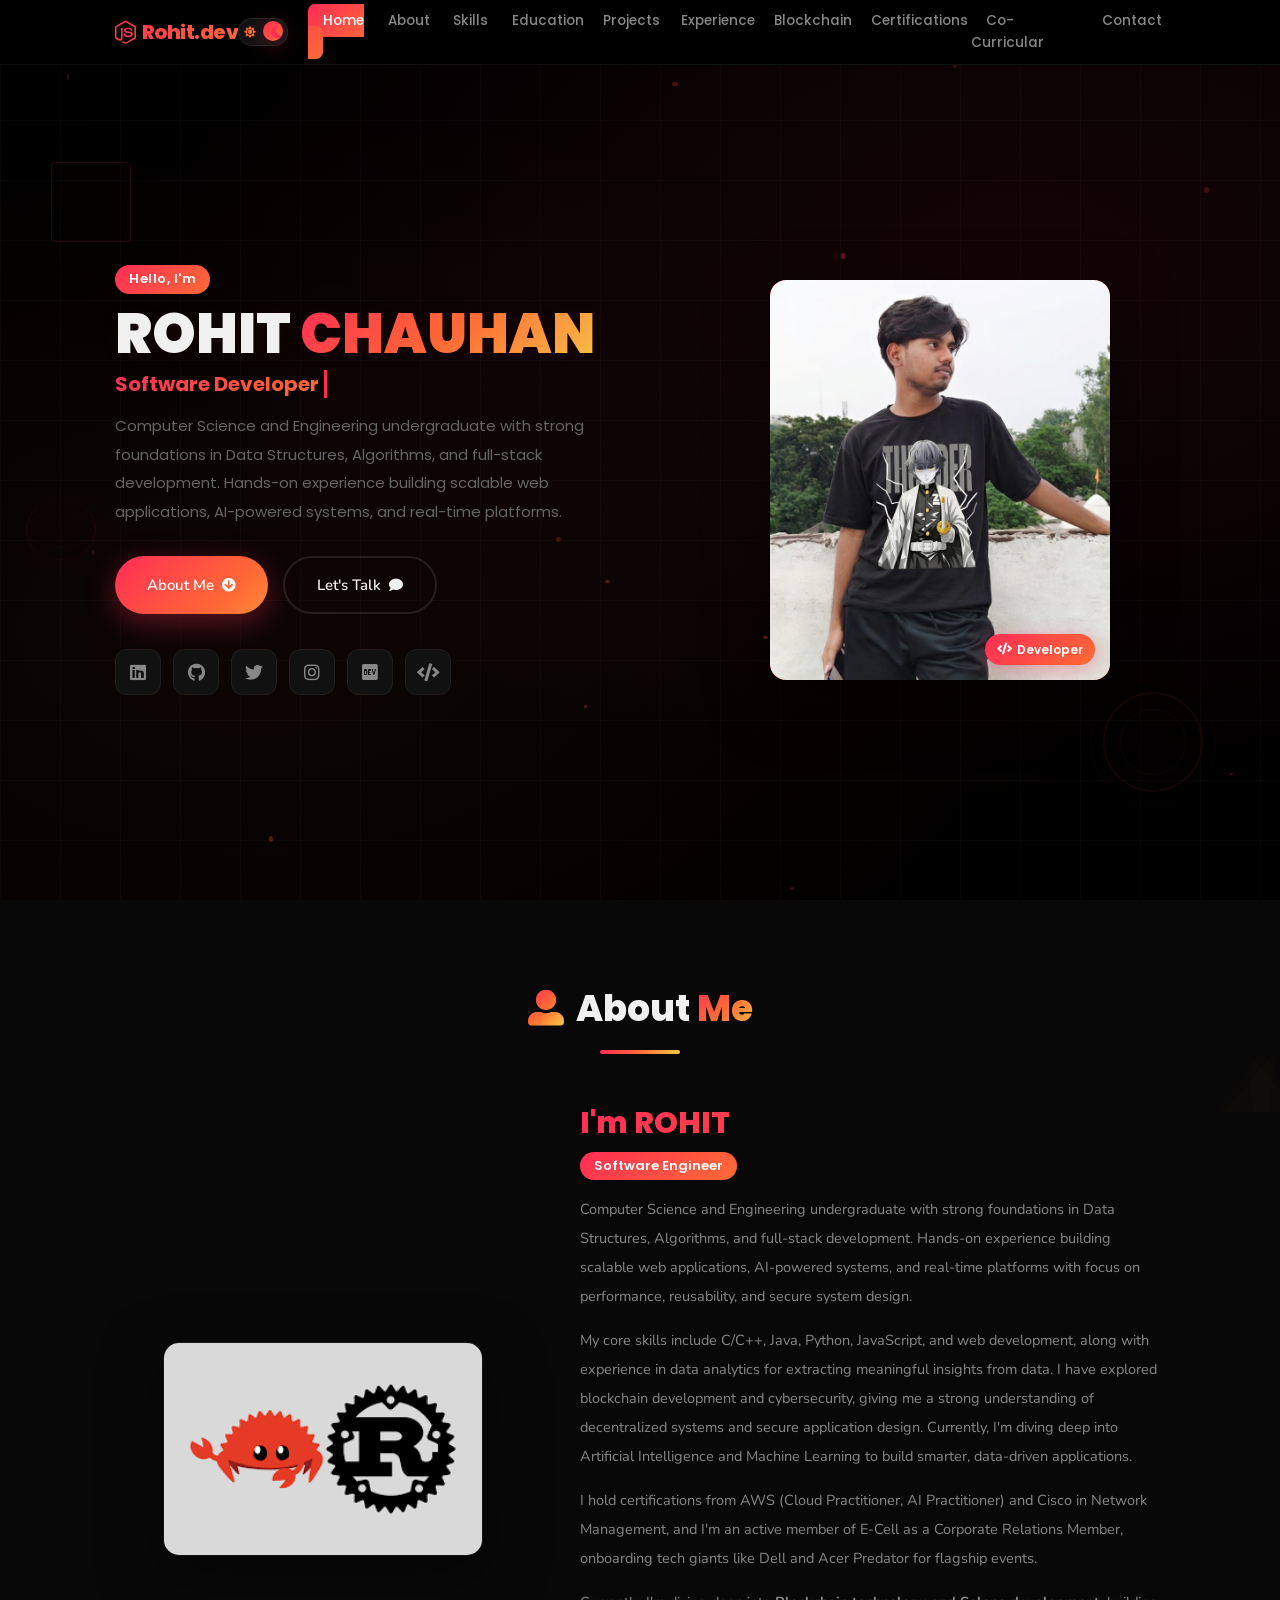
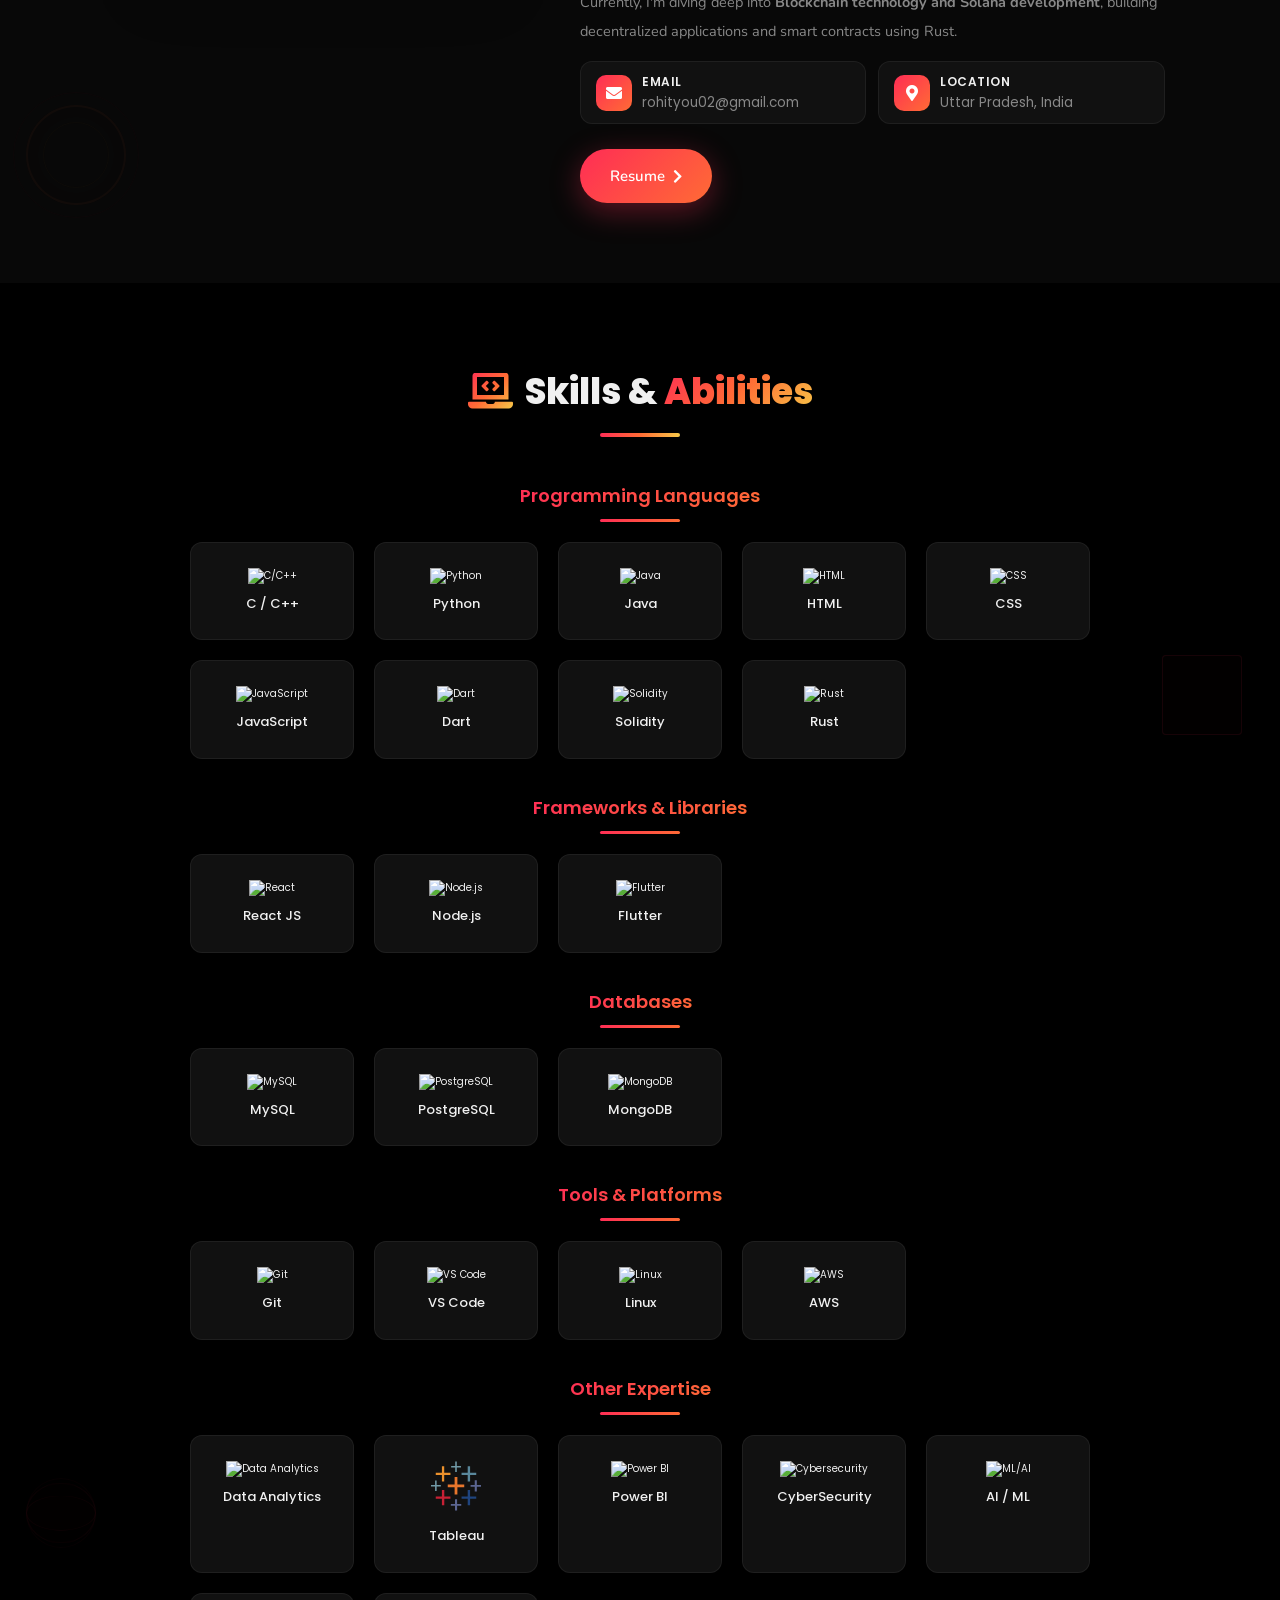
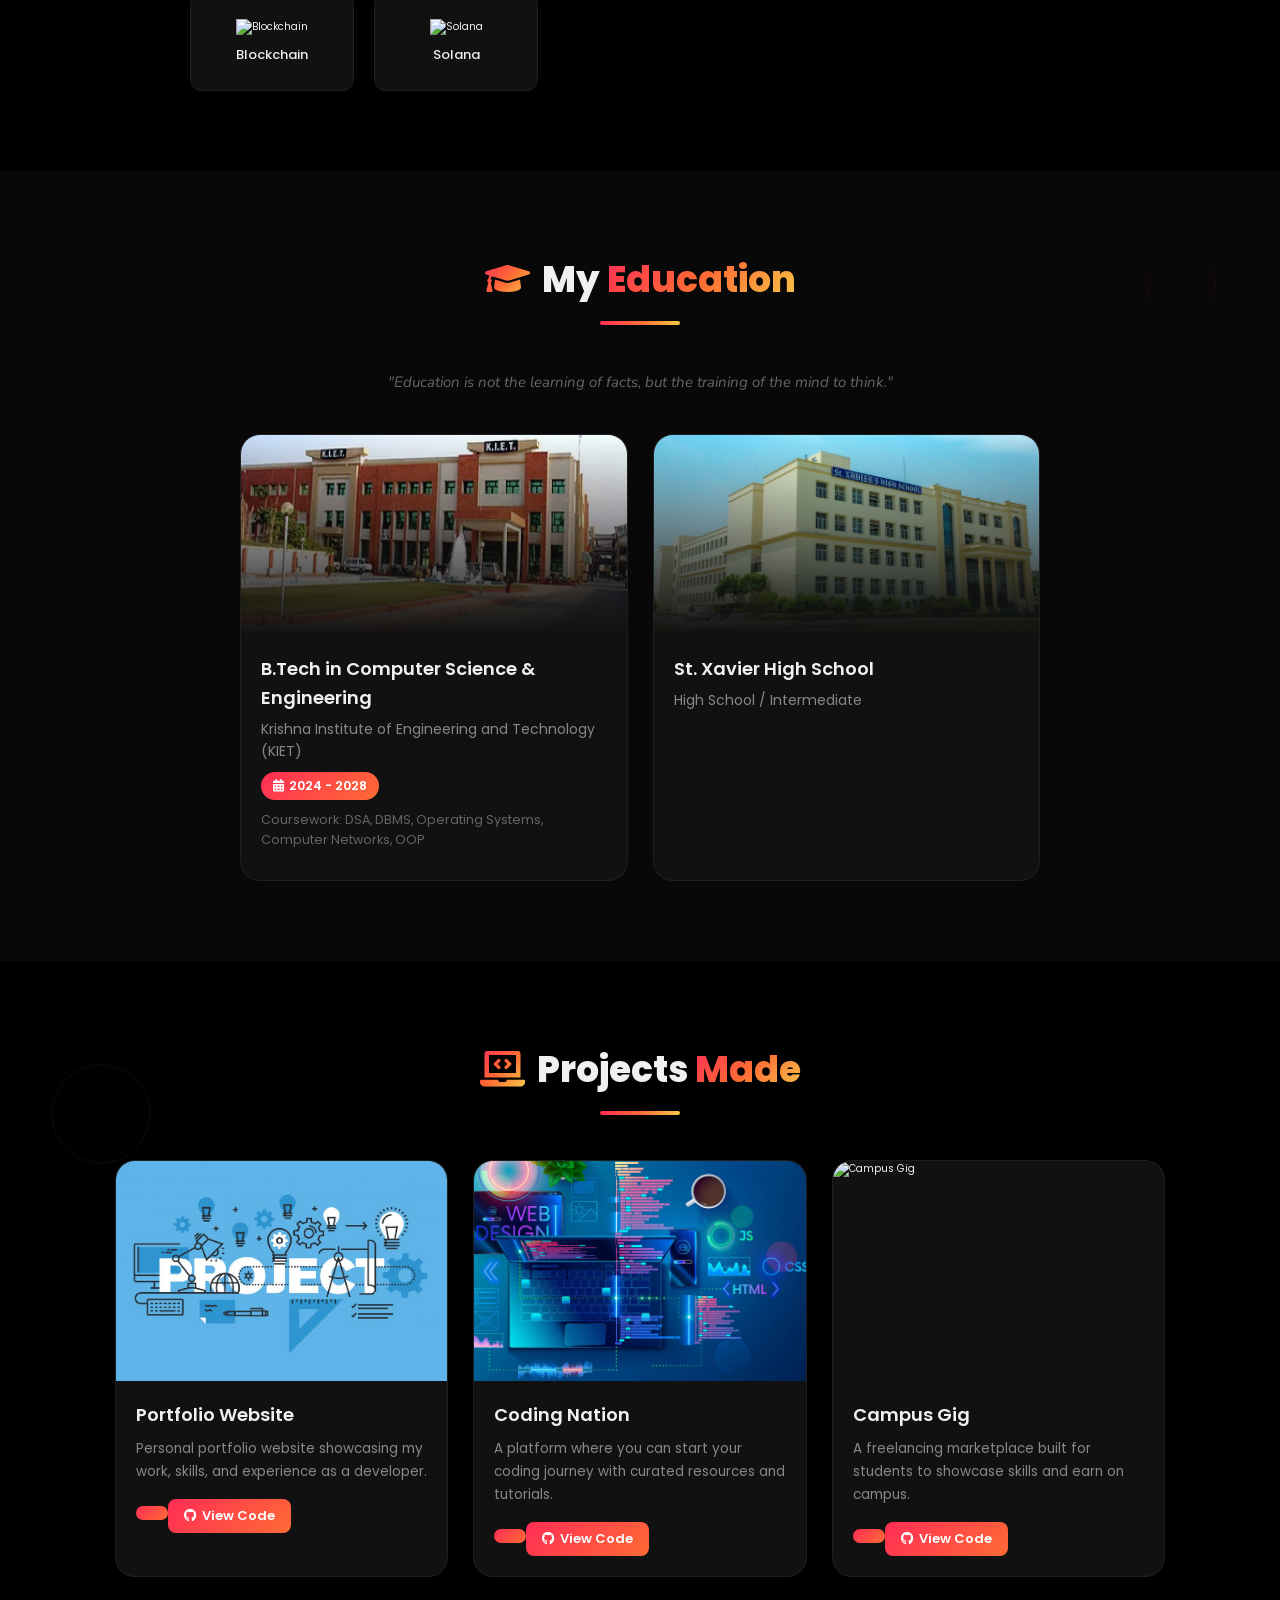
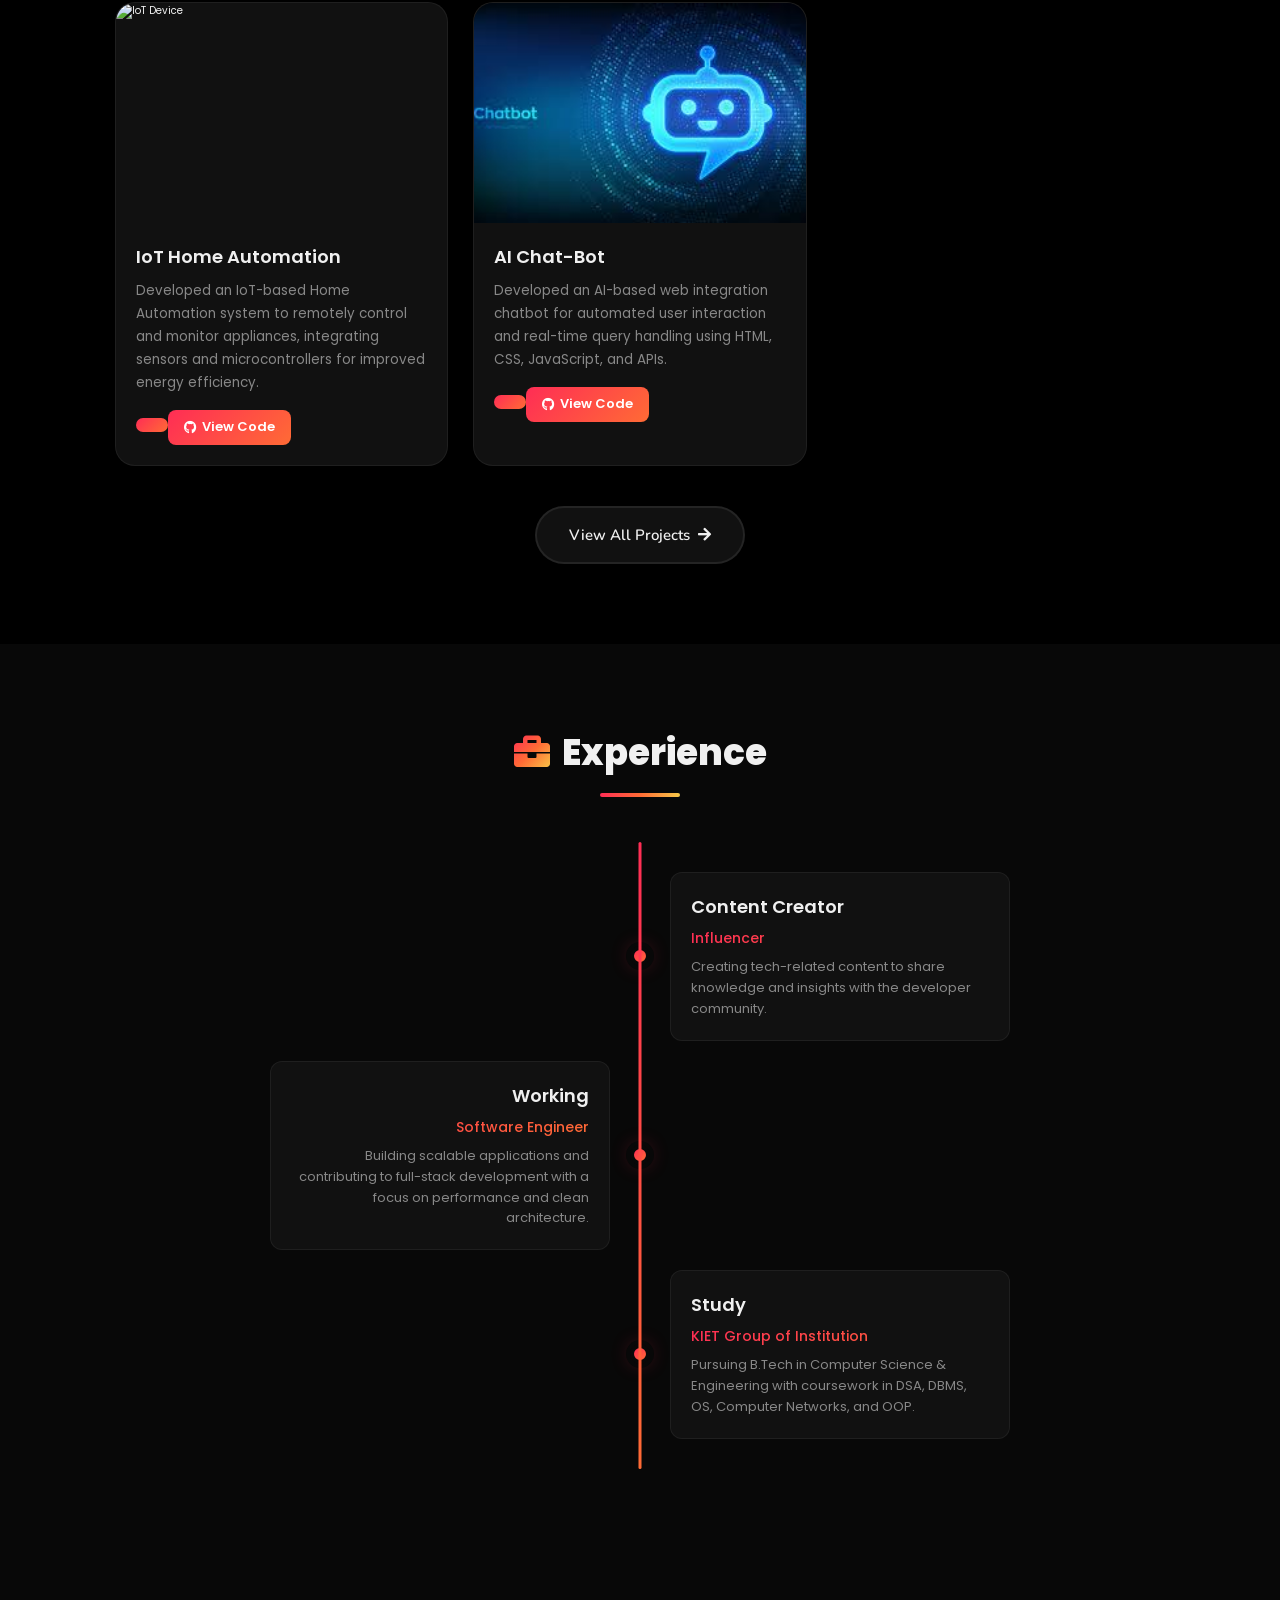
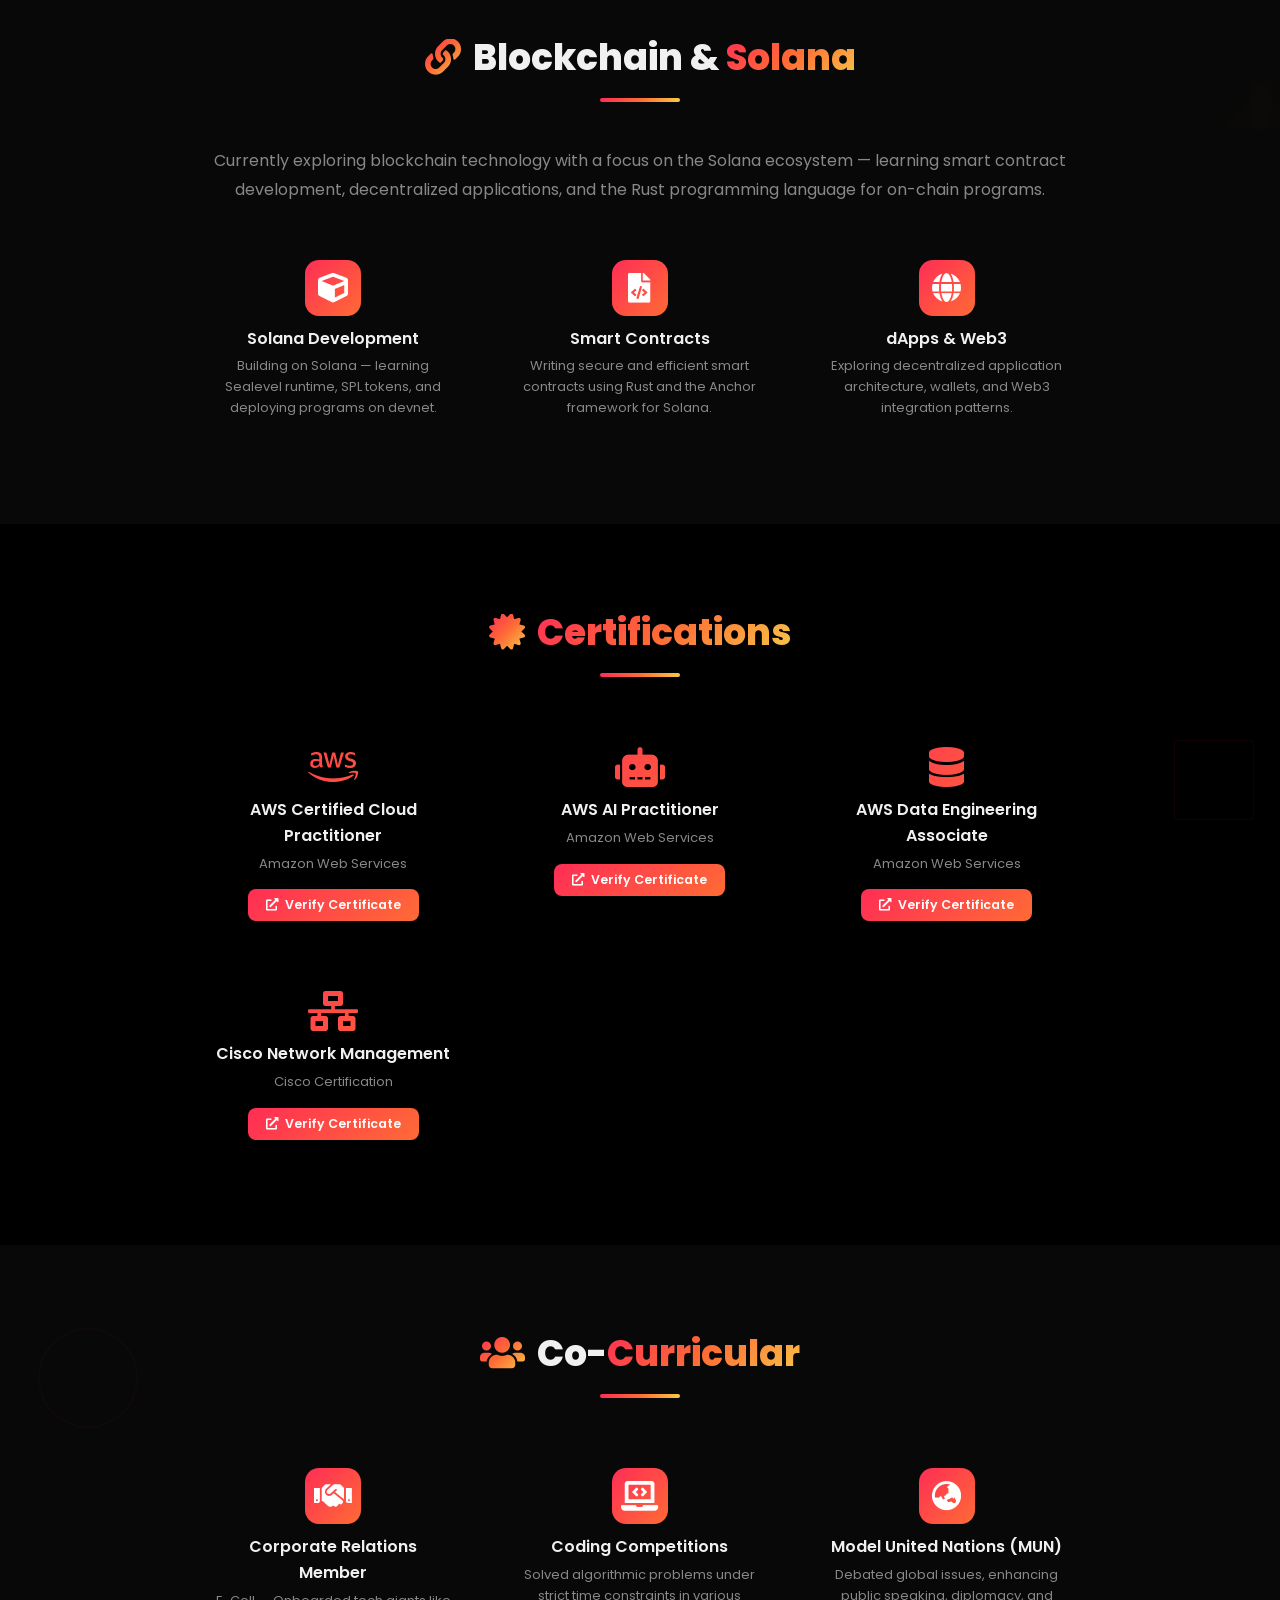
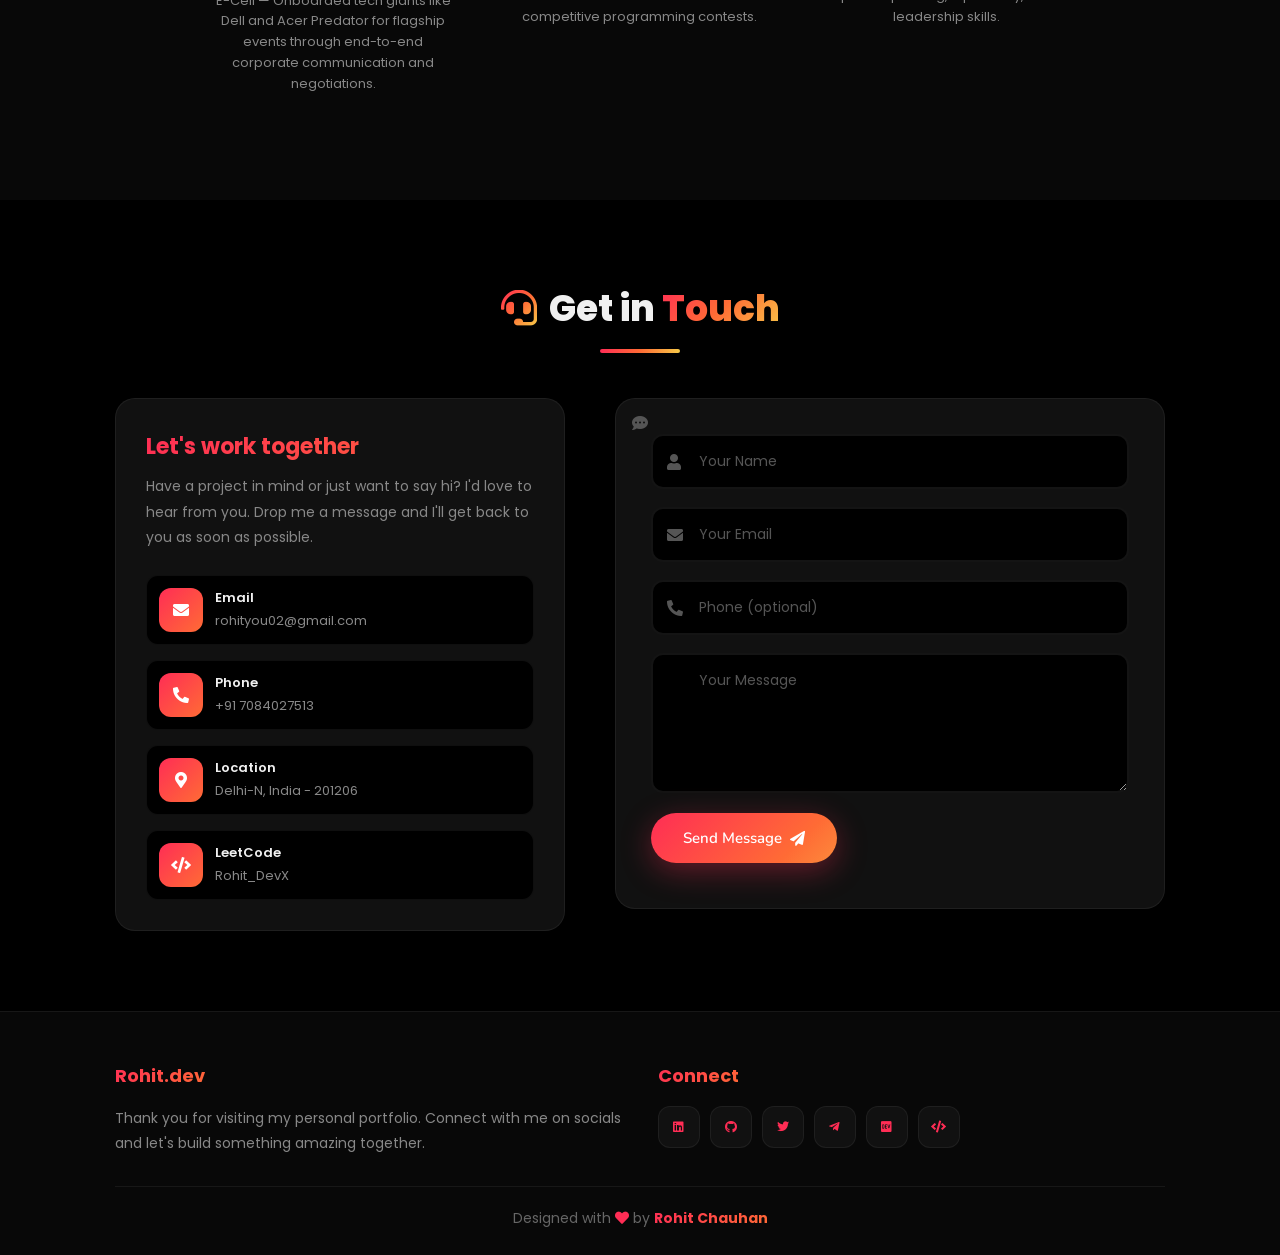
==== index.html @ a0acdf2e "First" ====
<!DOCTYPE html>
<html lang="en" data-theme="dark">
<head>
    <meta charset="UTF-8">
    <meta http-equiv="X-UA-Compatible" content="IE=edge">
    <meta name="viewport" content="width=device-width, initial-scale=1.0">
    <link rel="stylesheet" href="style.css">
    <link rel="stylesheet" href="https://cdnjs.cloudflare.com/ajax/libs/font-awesome/5.15.3/css/all.min.css" integrity="sha512-iBBXm8fW90+nuLcSKlbmrPcLa0OT92xO1BIsZ+ywDWZCvqsWgccV3gFoRBv0z+8dLJgyAHIhR35VZc2oM/gI1w==" crossorigin="anonymous" referrerpolicy="no-referrer" />
    <link id='favicon' rel="shortcut icon" href="" type="image/x-png">
    <title>ROHIT CHAUHAN | Portfolio</title>
</head>
<body>

<header>
    <a href="/" class="logo"><i class="fab fa-node-js"></i> Rohit.dev</a>
    <div class="header-right">
        <div class="theme-toggle" id="theme-toggle" aria-label="Toggle theme">
            <span class="toggle-icon sun"><i class="fas fa-sun"></i></span>
            <span class="toggle-ball"></span>
            <span class="toggle-icon moon"><i class="fas fa-moon"></i></span>
        </div>
        <div id="menu" class="fas fa-bars"></div>
        <nav class="navbar" id="navbar">
            <ul>
                <li><a class="active" href="#home">Home</a></li>
                <li><a href="#about">About</a></li>
                <li><a href="#skills">Skills</a></li>
                <li><a href="#education">Education</a></li>
                <li><a href="#work">Projects</a></li>
                <li><a href="#experience">Experience</a></li>
                <li><a href="#blockchain">Blockchain</a></li>
                <li><a href="#certifications">Certifications</a></li>
                <li><a href="#co-curricular">Co-Curricular</a></li>
                <li><a href="#contact">Contact</a></li>
            </ul>
        </nav>
    </div>
</header>

<section class="home" id="home">
    <div class="bg-grid"></div>
    <div class="model-3d model-cube" style="top:18%;left:4%;opacity:0.18">
        <div class="cube-face front"></div>
        <div class="cube-face back"></div>
        <div class="cube-face right"></div>
        <div class="cube-face left"></div>
        <div class="cube-face top"></div>
        <div class="cube-face bottom"></div>
    </div>
    <div class="model-3d model-ring" style="bottom:12%;right:6%;opacity:0.15"></div>
    <div class="model-3d model-sphere" style="top:55%;left:2%;opacity:0.12">
        <div class="sphere-ring"></div>
        <div class="sphere-ring"></div>
        <div class="sphere-ring"></div>
        <div class="sphere-ring"></div>
        <div class="sphere-ring"></div>
        <div class="sphere-ring"></div>
    </div>
    <div class="content">
        <div class="greeting">
           
            <span class="greet-text">Hello, I'm</span>
        </div>
        <h2>ROHIT <span>CHAUHAN</span></h2>
        <div class="subtitle">
            <span class="typing-text"></span>
        </div>
        <p>Computer Science and Engineering undergraduate with strong foundations in Data Structures, Algorithms, and full-stack development. Hands-on experience building scalable web applications, AI-powered systems, and real-time platforms.</p>
        <div class="btn-group">
            <a href="#about" class="btn btn-primary">
                About Me <i class="fas fa-arrow-circle-down"></i>
            </a>
            <a href="#contact" class="btn btn-secondary">
                Let's Talk <i class="fas fa-comment"></i>
            </a>
        </div>
        <div class="socials">
            <ul class="social-icons">
                <li><a class="linkedin" aria-label="LinkedIn" href="https://www.linkedin.com/in/rohit-chauhan-b2b0472ab/" target="_blank"><i class="fab fa-linkedin"></i></a></li>
                <li><a class="github" aria-label="GitHub" href="https://github.com/rohitsingh-02" target="_blank"><i class="fab fa-github"></i></a></li>
                <li><a class="twitter" aria-label="Twitter" href="" target="_blank"><i class="fab fa-twitter"></i></a></li>
                <li><a class="instagram" aria-label="Instagram" href="https://www.instagram.com/wh_ois_rohit?igsh=MW9xbm5yZHBvN2hpZA==" target="_blank"><i class="fab fa-instagram"></i></a></li>
                <li><a class="dev" aria-label="Dev" href="https://dev.to/devloper_rohit" target="_blank"><i class="fab fa-dev"></i></a></li>
                <li><a class="leetcode" aria-label="LeetCode" href="https://leetcode.com/u/Rohit_DevX/" target="_blank"><i class="fas fa-code"></i></a></li>
            </ul>
        </div>
    </div>
    <div class="image">
        <div class="img-frame">
            <img draggable="false" src="images/profilephoto.jpeg" alt="Rohit Chauhan">
            <span class="img-badge"><i class="fas fa-code"></i> Developer</span>
        </div>
    </div>
</section>

<section class="about" id="about" style="position:relative;overflow:hidden;">
    <div class="model-3d model-pyramid" style="top:15%;right:5%;opacity:0.15">
        <div class="pyramid-face"></div>
        <div class="pyramid-face"></div>
        <div class="pyramid-face"></div>
    </div>
    <div class="model-3d model-ring" style="bottom:8%;left:2%;opacity:0.1"></div>
    <h2 class="heading"><i class="fas fa-user-alt"></i> About <span>Me</span></h2>
    <div class="row">
        <div class="image fade-in-left">
            <img draggable="false" src="images/rust.png" alt="Rohit Chauhan">
        </div>
        <div class="content fade-in-right">
            <h3>I'm ROHIT</h3>
            <span class="tagline">Software Engineer</span>
            <p>Computer Science and Engineering undergraduate with strong foundations in Data Structures, Algorithms, and full-stack development. Hands-on experience building scalable web applications, AI-powered systems, and real-time platforms with focus on performance, reusability, and secure system design.</p>
            <p>My core skills include C/C++, Java, Python, JavaScript, and web development, along with experience in data analytics for extracting meaningful insights from data. I have explored blockchain development and cybersecurity, giving me a strong understanding of decentralized systems and secure application design. Currently, I'm diving deep into Artificial Intelligence and Machine Learning to build smarter, data-driven applications.</p>
            <p>I hold certifications from AWS (Cloud Practitioner, AI Practitioner) and Cisco in Network Management, and I'm an active member of E-Cell as a Corporate Relations Member, onboarding tech giants like Dell and Acer Predator for flagship events.</p>
            <p>Currently, I'm diving deep into <strong>Blockchain technology and Solana development</strong>, building decentralized applications and smart contracts using Rust.</p>
            <div class="info-grid">
                <div class="info-item">
                    <i class="fas fa-envelope"></i>
                    <div><span>Email</span>rohityou02@gmail.com</div>
                </div>
                <div class="info-item">
                    <i class="fas fa-map-marker-alt"></i>
                    <div><span>Location</span>Uttar Pradesh, India</div>
                </div>
            </div>
            <div class="resumebtn">
                <a href="https://drive.google.com/file/d/1XcbMwTJcWE6P5Auue9m2HmsBVshJoF9O/view?usp=sharing" target="_blank" class="btn">
                    <span>Resume</span> <i class="fas fa-chevron-right"></i>
                </a>
            </div>
        </div>
    </div>
</section>

<section class="skills" id="skills" style="position:relative;overflow:hidden;">
    <div class="model-3d model-cube" style="top:25%;right:3%;opacity:0.12">
        <div class="cube-face front"></div>
        <div class="cube-face back"></div>
        <div class="cube-face right"></div>
        <div class="cube-face left"></div>
        <div class="cube-face top"></div>
        <div class="cube-face bottom"></div>
    </div>
    <div class="model-3d model-sphere" style="bottom:15%;left:2%;opacity:0.1">
        <div class="sphere-ring"></div>
        <div class="sphere-ring"></div>
        <div class="sphere-ring"></div>
        <div class="sphere-ring"></div>
        <div class="sphere-ring"></div>
        <div class="sphere-ring"></div>
    </div>
    <h2 class="heading"><i class="fas fa-laptop-code"></i> Skills & <span>Abilities</span></h2>
    
    <div class="skill-category">
        <h3 class="skill-cat-title"><span>Programming Languages</span></h3>
        <div class="skills-container">
            <div class="skill-card fade-in"><img src="https://cdn.jsdelivr.net/gh/devicons/devicon/icons/cplusplus/cplusplus-original.svg" alt="C/C++"><p>C / C++</p></div>
            <div class="skill-card fade-in"><img src="https://cdn.jsdelivr.net/gh/devicons/devicon/icons/python/python-original.svg" alt="Python"><p>Python</p></div>
            <div class="skill-card fade-in"><img src="https://cdn.jsdelivr.net/gh/devicons/devicon/icons/java/java-original.svg" alt="Java"><p>Java</p></div>
            <div class="skill-card fade-in"><img src="https://cdn.jsdelivr.net/gh/devicons/devicon/icons/html5/html5-original.svg" alt="HTML"><p>HTML</p></div>
            <div class="skill-card fade-in"><img src="https://cdn.jsdelivr.net/gh/devicons/devicon/icons/css3/css3-original.svg" alt="CSS"><p>CSS</p></div>
            <div class="skill-card fade-in"><img src="https://cdn.jsdelivr.net/gh/devicons/devicon/icons/javascript/javascript-original.svg" alt="JavaScript"><p>JavaScript</p></div>
            <div class="skill-card fade-in"><img src="https://cdn.jsdelivr.net/gh/devicons/devicon/icons/dart/dart-original.svg" alt="Dart"><p>Dart</p></div>
            <div class="skill-card fade-in"><img src="https://cdn.jsdelivr.net/gh/devicons/devicon/icons/solidity/solidity-original.svg" alt="Solidity"><p>Solidity</p></div>
            <div class="skill-card fade-in"><img src="https://cdn.jsdelivr.net/gh/devicons/devicon/icons/rust/rust-original.svg" alt="Rust"><p>Rust</p></div>
        </div>
    </div>

    <div class="skill-category">
        <h3 class="skill-cat-title"><span>Frameworks & Libraries</span></h3>
        <div class="skills-container">
            <div class="skill-card fade-in"><img src="https://cdn.jsdelivr.net/gh/devicons/devicon/icons/react/react-original.svg" alt="React"><p>React JS</p></div>
            <div class="skill-card fade-in"><img src="https://cdn.jsdelivr.net/gh/devicons/devicon/icons/nodejs/nodejs-original.svg" alt="Node.js"><p>Node.js</p></div>
            <div class="skill-card fade-in"><img src="https://cdn.jsdelivr.net/gh/devicons/devicon/icons/flutter/flutter-original.svg" alt="Flutter"><p>Flutter</p></div>
        </div>
    </div>

    <div class="skill-category">
        <h3 class="skill-cat-title"><span>Databases</span></h3>
        <div class="skills-container">
            <div class="skill-card fade-in"><img src="https://cdn.jsdelivr.net/gh/devicons/devicon/icons/mysql/mysql-original.svg" alt="MySQL"><p>MySQL</p></div>
            <div class="skill-card fade-in"><img src="https://cdn.jsdelivr.net/gh/devicons/devicon/icons/postgresql/postgresql-original.svg" alt="PostgreSQL"><p>PostgreSQL</p></div>
            <div class="skill-card fade-in"><img src="https://cdn.jsdelivr.net/gh/devicons/devicon/icons/mongodb/mongodb-original.svg" alt="MongoDB"><p>MongoDB</p></div>
        </div>
    </div>

    <div class="skill-category">
        <h3 class="skill-cat-title"><span>Tools & Platforms</span></h3>
        <div class="skills-container">
            <div class="skill-card fade-in"><img src="https://cdn.jsdelivr.net/gh/devicons/devicon/icons/git/git-original.svg" alt="Git"><p>Git</p></div>
            <div class="skill-card fade-in"><img src="https://cdn.jsdelivr.net/gh/devicons/devicon/icons/vscode/vscode-original.svg" alt="VS Code"><p>VS Code</p></div>
            <div class="skill-card fade-in"><img src="https://cdn.jsdelivr.net/gh/devicons/devicon/icons/linux/linux-original.svg" alt="Linux"><p>Linux</p></div>
            <div class="skill-card fade-in"><img src="https://cdn.jsdelivr.net/gh/devicons/devicon/icons/amazonwebservices/amazonwebservices-original-wordmark.svg" alt="AWS"><p>AWS</p></div>
        </div>
    </div>

    <div class="skill-category">
        <h3 class="skill-cat-title"><span>Other Expertise</span></h3>
        <div class="skills-container">
            <div class="skill-card fade-in"><img src="https://cdn.jsdelivr.net/gh/devicons/devicon/icons/numpy/numpy-original.svg" alt="Data Analytics"><p>Data Analytics</p></div>
            <div class="skill-card fade-in"><img src="images/tableau-icon.svg" alt="Tableau"><p>Tableau</p></div>
            <div class="skill-card fade-in"><img src="https://upload.wikimedia.org/wikipedia/commons/c/cf/New_Power_BI_Logo.svg" alt="Power BI"><p>Power BI</p></div>
            <div class="skill-card fade-in"><img src="https://cdn.jsdelivr.net/npm/feather-icons/dist/icons/shield.svg" alt="Cybersecurity"><p>CyberSecurity</p></div>
            <div class="skill-card fade-in"><img src="https://cdn.jsdelivr.net/gh/devicons/devicon/icons/tensorflow/tensorflow-original.svg" alt="ML/AI"><p>AI / ML</p></div>
            <div class="skill-card fade-in"><img src="https://cdn.jsdelivr.net/gh/devicons/devicon/icons/rust/rust-original.svg" alt="Blockchain"><p>Blockchain</p></div>
            <div class="skill-card fade-in"><img src="https://cdn.simpleicons.org/solana" alt="Solana"><p>Solana</p></div>
        </div>
    </div>
</section>

<section class="education" id="education" style="position:relative;overflow:hidden;">
    <div class="model-3d model-sphere" style="top:10%;right:5%;opacity:0.1">
        <div class="sphere-ring"></div>
        <div class="sphere-ring"></div>
        <div class="sphere-ring"></div>
        <div class="sphere-ring"></div>
        <div class="sphere-ring"></div>
        <div class="sphere-ring"></div>
    </div>
    <h1 class="heading"><i class="fas fa-graduation-cap"></i> My <span>Education</span></h1>
    <p class="quote">"Education is not the learning of facts, but the training of the mind to think."</p>
    <div class="edu-grid">
        <div class="edu-card fade-in">
            <div class="edu-image">
                <img draggable="false" src="images/14962174791443707268KIETNew.webp" alt="KIET">
            </div>
            <div class="edu-content">
                <h3>B.Tech in Computer Science & Engineering</h3>
                <p>Krishna Institute of Engineering and Technology (KIET)</p>
                <span class="edu-year"><i class="fas fa-calendar-alt"></i> 2024 - 2028</span>
                <!-- <span class="edu-year" style="margin-left:0.5rem;background:linear-gradient(135deg,#ff6b35,#f7c948);"><i class="fas fa-star"></i> CGPA: 7.8/10</span> -->
                <p style="margin-top:1rem;font-size:1.25rem;color:var(--text3);">Coursework: DSA, DBMS, Operating Systems, Computer Networks, OOP</p>
            </div>
        </div>
        <div class="edu-card fade-in">
            <div class="edu-image">
                <img draggable="false" src="images/school.jpg" alt="St. Xavier">
            </div>
            <div class="edu-content">
                <h3>St. Xavier High School</h3>
                <p>High School / Intermediate</p>
            </div>
        </div>
    </div>
</section>

<section class="work" id="work" style="position:relative;overflow:hidden;">
    <div class="model-3d model-ring" style="top:8%;left:4%;opacity:0.1"></div>
    <div class="model-3d model-pyramid" style="bottom:20%;right:6%;opacity:0.1">
        <div class="pyramid-face"></div>
        <div class="pyramid-face"></div>
        <div class="pyramid-face"></div>
    </div>
    <h2 class="heading"><i class="fas fa-laptop-code"></i> Projects <span>Made</span></h2>
    <div class="project-grid">
        <div class="project-card fade-in">
            <a href="projects/portfolio-website.html" class="project-link-wrap">
            <div class="project-image">
                <img draggable="false" src="images/project.jpg" alt="Portfolio Website">
                <div class="overlay"></div>
            </div>
            <div class="project-content">
                <h3>Portfolio Website</h3>
                <p>Personal portfolio website showcasing my work, skills, and experience as a developer.</p>
                <div class="project-links">
                    <a href="https://github.com/rohitsingh-02?tab=repositories" target="_blank"><i class="fab fa-github"></i> View Code</a>
                </div>
            </div>
            </a>
        </div>
        <div class="project-card fade-in">
            <a href="projects/coding-nation.html" class="project-link-wrap">
            <div class="project-image">
                <img draggable="false" src="images/coding.jpg" alt="Coding Nation">
                <div class="overlay"></div>
            </div>
            <div class="project-content">
                <h3>Coding Nation</h3>
                <p>A platform where you can start your coding journey with curated resources and tutorials.</p>
                <div class="project-links">
                    <a href="https://github.com/rohitsingh-02?tab=repositories" target="_blank"><i class="fab fa-github"></i> View Code</a>
                </div>
            </div>
            </a>
        </div>
        <div class="project-card fade-in">
            <a href="projects/campus-gig.html" class="project-link-wrap">
            <div class="project-image">
                <img draggable="false" src="https://images.unsplash.com/photo-1522202176988-66273c2fd55f?w=400&h=300&fit=crop" alt="Campus Gig">
                <div class="overlay"></div>
            </div>
            <div class="project-content">
                <h3>Campus Gig</h3>
                <p>A freelancing marketplace built for students to showcase skills and earn on campus.</p>
                <div class="project-links">
                    <a href="https://github.com/rohitsingh-02?tab=repositories" target="_blank"><i class="fab fa-github"></i> View Code</a>
                </div>
            </div>
            </a>
        </div>
        <div class="project-card fade-in">
            <a href="projects/iot-home-automation.html" class="project-link-wrap">
            <div class="project-image">
                <img draggable="false" src="https://images.unsplash.com/photo-1558002038-1055907df827?w=400&h=300&fit=crop" alt="IoT Device">
                <div class="overlay"></div>
            </div>
            <div class="project-content">
                <h3>IoT Home Automation</h3>
                <p>Developed an IoT-based Home Automation system to remotely control and monitor appliances, integrating sensors and microcontrollers for improved energy efficiency.</p>
                <div class="project-links">
                    <a href="https://github.com/rohitsingh-02?tab=repositories" target="_blank"><i class="fab fa-github"></i> View Code</a>
                </div>
            </div>
            </a>
        </div>
        <div class="project-card fade-in">
            <a href="projects/ai-chat-bot.html" class="project-link-wrap">
            <div class="project-image">
                <img draggable="false" src="images/chatbot1.jpg" alt="Chat Bot">
                <div class="overlay"></div>
            </div>
            <div class="project-content">
                <h3>AI Chat-Bot</h3>
                <p>Developed an AI-based web integration chatbot for automated user interaction and real-time query handling using HTML, CSS, JavaScript, and APIs.</p>
                <div class="project-links">
                    <a href="https://github.com/rohitsingh-02?tab=repositories" target="_blank"><i class="fab fa-github"></i> View Code</a>
                </div>
            </div>
            </a>
        </div>
    </div>
    <div class="viewall">
        <a href="https://github.com/rohitsingh-02?tab=repositories" target="_blank" class="btn"><span>View All Projects</span> <i class="fas fa-arrow-right"></i></a>
    </div>
</section>

<section class="experience" id="experience">
    <h2 class="heading"><i class="fas fa-briefcase"></i> Experience</h2>
    <div class="timeline">
        <div class="timeline-item right">
            <span class="timeline-dot"></span>
            <div class="timeline-content">
                <div class="tag"><h2>Content Creator</h2></div>
                <div class="desc"><h3>Influencer</h3></div>
                <p style="color:var(--text2);font-size:1.3rem;margin-top:0.8rem;">Creating tech-related content to share knowledge and insights with the developer community.</p>
            </div>
        </div>
        <div class="timeline-item left">
            <span class="timeline-dot"></span>
            <div class="timeline-content">
                <div class="tag"><h2>Working</h2></div>
                <div class="desc"><h3>Software Engineer</h3></div>
                <p style="color:var(--text2);font-size:1.3rem;margin-top:0.8rem;">Building scalable applications and contributing to full-stack development with a focus on performance and clean architecture.</p>
            </div>
        </div>
        <div class="timeline-item right">
            <span class="timeline-dot"></span>
            <div class="timeline-content">
                <div class="tag"><h2>Study</h2></div>
                <div class="desc"><h3>KIET Group of Institution</h3></div>
                <p style="color:var(--text2);font-size:1.3rem;margin-top:0.8rem;">Pursuing B.Tech in Computer Science & Engineering with coursework in DSA, DBMS, OS, Computer Networks, and OOP.</p>
            </div>
        </div>
    </div>
</section>

<section class="blockchain" id="blockchain" style="background:var(--bg2);position:relative;overflow:hidden;">
    <div class="model-3d model-pyramid" style="top:20%;right:5%;opacity:0.08">
        <div class="pyramid-face"></div>
        <div class="pyramid-face"></div>
        <div class="pyramid-face"></div>
    </div>
    <h2 class="heading"><i class="fas fa-link"></i> Blockchain & <span>Solana</span></h2>
    <div style="max-width:900px;margin:0 auto;">
        <p style="font-size:1.6rem;color:var(--text2);text-align:center;line-height:1.8;margin-bottom:3rem;">Currently exploring blockchain technology with a focus on the Solana ecosystem — learning smart contract development, decentralized applications, and the Rust programming language for on-chain programs.</p>
        <div style="display:grid;grid-template-columns:repeat(auto-fit,minmax(260px,1fr));gap:2rem;">
            <div class="skill-card fade-in" style="padding:2.5rem;text-align:center;">
                <i class="fas fa-cube" style="font-size:3rem;width:56px;height:56px;display:flex;align-items:center;justify-content:center;background:var(--grad);border-radius:14px;color:#fff;margin:0 auto 1rem;"></i>
                <h3 style="font-size:1.6rem;font-weight:600;color:var(--text);margin-bottom:0.5rem;">Solana Development</h3>
                <p style="font-size:1.3rem;color:var(--text2);">Building on Solana — learning Sealevel runtime, SPL tokens, and deploying programs on devnet.</p>
            </div>
            <div class="skill-card fade-in" style="padding:2.5rem;text-align:center;">
                <i class="fas fa-file-code" style="font-size:3rem;width:56px;height:56px;display:flex;align-items:center;justify-content:center;background:var(--grad);border-radius:14px;color:#fff;margin:0 auto 1rem;"></i>
                <h3 style="font-size:1.6rem;font-weight:600;color:var(--text);margin-bottom:0.5rem;">Smart Contracts</h3>
                <p style="font-size:1.3rem;color:var(--text2);">Writing secure and efficient smart contracts using Rust and the Anchor framework for Solana.</p>
            </div>
            <div class="skill-card fade-in" style="padding:2.5rem;text-align:center;">
                <i class="fas fa-globe" style="font-size:3rem;width:56px;height:56px;display:flex;align-items:center;justify-content:center;background:var(--grad);border-radius:14px;color:#fff;margin:0 auto 1rem;"></i>
                <h3 style="font-size:1.6rem;font-weight:600;color:var(--text);margin-bottom:0.5rem;">dApps & Web3</h3>
                <p style="font-size:1.3rem;color:var(--text2);">Exploring decentralized application architecture, wallets, and Web3 integration patterns.</p>
            </div>
        </div>
    </div>
</section>

<section class="certifications" id="certifications" style="background:var(--bg);position:relative;overflow:hidden;">
    <div class="model-3d model-cube" style="top:30%;right:2%;opacity:0.08">
        <div class="cube-face front"></div>
        <div class="cube-face back"></div>
        <div class="cube-face right"></div>
        <div class="cube-face left"></div>
        <div class="cube-face top"></div>
        <div class="cube-face bottom"></div>
    </div>
    <h2 class="heading"><i class="fas fa-certificate"></i> <span>Certifications</span></h2>
    <div style="display:grid;grid-template-columns:repeat(auto-fit,minmax(280px,1fr));gap:2rem;max-width:900px;margin:0 auto;">
        <a href="certificates/aws-cloud-practitioner.pdf" target="_blank" class="cert-link" style="text-decoration:none;display:block;">
        <div class="skill-card fade-in" style="padding:2.5rem 2rem;text-align:center;">
            <i class="fab fa-aws" style="font-size:4rem;background:var(--grad);-webkit-background-clip:text;-webkit-text-fill-color:transparent;background-clip:text;margin-bottom:1rem;display:block;"></i>
            <h3 style="font-size:1.6rem;font-weight:600;color:var(--text);margin-bottom:0.5rem;">AWS Certified Cloud Practitioner</h3>
            <p style="font-size:1.3rem;color:var(--text2);margin-bottom:1.5rem;">Amazon Web Services</p>
            <span style="display:inline-flex;align-items:center;gap:0.6rem;padding:0.6rem 1.8rem;border-radius:8px;background:var(--grad);color:#fff;font-size:1.25rem;font-weight:600;transition:all 0.3s;"><i class="fas fa-external-link-alt"></i> Verify Certificate</span>
        </div>
        </a>
        <a href="certificates/aws-ai-practitioner.pdf" target="_blank" class="cert-link" style="text-decoration:none;display:block;">
        <div class="skill-card fade-in" style="padding:2.5rem 2rem;text-align:center;">
            <i class="fas fa-robot" style="font-size:4rem;background:var(--grad);-webkit-background-clip:text;-webkit-text-fill-color:transparent;background-clip:text;margin-bottom:1rem;display:block;"></i>
            <h3 style="font-size:1.6rem;font-weight:600;color:var(--text);margin-bottom:0.5rem;">AWS AI Practitioner</h3>
            <p style="font-size:1.3rem;color:var(--text2);margin-bottom:1.5rem;">Amazon Web Services</p>
            <span style="display:inline-flex;align-items:center;gap:0.6rem;padding:0.6rem 1.8rem;border-radius:8px;background:var(--grad);color:#fff;font-size:1.25rem;font-weight:600;transition:all 0.3s;"><i class="fas fa-external-link-alt"></i> Verify Certificate</span>
        </div>
        </a>
        <a href="#" target="_blank" class="cert-link" style="text-decoration:none;display:block;">
        <div class="skill-card fade-in" style="padding:2.5rem 2rem;text-align:center;">
            <i class="fas fa-database" style="font-size:4rem;background:var(--grad);-webkit-background-clip:text;-webkit-text-fill-color:transparent;background-clip:text;margin-bottom:1rem;display:block;"></i>
            <h3 style="font-size:1.6rem;font-weight:600;color:var(--text);margin-bottom:0.5rem;">AWS Data Engineering Associate</h3>
            <p style="font-size:1.3rem;color:var(--text2);margin-bottom:1.5rem;">Amazon Web Services</p>
            <span style="display:inline-flex;align-items:center;gap:0.6rem;padding:0.6rem 1.8rem;border-radius:8px;background:var(--grad);color:#fff;font-size:1.25rem;font-weight:600;transition:all 0.3s;"><i class="fas fa-external-link-alt"></i> Verify Certificate</span>
        </div>
        </a>
        <a href="certificates/cisco-certificate.pdf" target="_blank" class="cert-link" style="text-decoration:none;display:block;">
        <div class="skill-card fade-in" style="padding:2.5rem 2rem;text-align:center;">
            <i class="fas fa-network-wired" style="font-size:4rem;background:var(--grad);-webkit-background-clip:text;-webkit-text-fill-color:transparent;background-clip:text;margin-bottom:1rem;display:block;"></i>
            <h3 style="font-size:1.6rem;font-weight:600;color:var(--text);margin-bottom:0.5rem;">Cisco Network Management</h3>
            <p style="font-size:1.3rem;color:var(--text2);margin-bottom:1.5rem;">Cisco Certification</p>
            <span style="display:inline-flex;align-items:center;gap:0.6rem;padding:0.6rem 1.8rem;border-radius:8px;background:var(--grad);color:#fff;font-size:1.25rem;font-weight:600;transition:all 0.3s;"><i class="fas fa-external-link-alt"></i> Verify Certificate</span>
        </div>
        </a>
    </div>
</section>

<section class="co-curricular" id="co-curricular" style="background:var(--bg2);position:relative;overflow:hidden;">
    <div class="model-3d model-ring" style="top:15%;left:3%;opacity:0.08"></div>
    <h2 class="heading"><i class="fas fa-users"></i> Co-<span>Curricular</span></h2>
    <div style="display:grid;grid-template-columns:repeat(auto-fit,minmax(260px,1fr));gap:2rem;max-width:900px;margin:0 auto;">
        <div class="skill-card fade-in" style="padding:2.5rem;text-align:center;">
            <i class="fas fa-handshake" style="font-size:3rem;width:56px;height:56px;display:flex;align-items:center;justify-content:center;background:var(--grad);border-radius:14px;color:#fff;margin:0 auto 1rem;"></i>
            <h3 style="font-size:1.6rem;font-weight:600;color:var(--text);margin-bottom:0.5rem;">Corporate Relations Member</h3>
            <p style="font-size:1.3rem;color:var(--text2);">E-Cell — Onboarded tech giants like Dell and Acer Predator for flagship events through end-to-end corporate communication and negotiations.</p>
        </div>
        <div class="skill-card fade-in" style="padding:2.5rem;text-align:center;">
            <i class="fas fa-laptop-code" style="font-size:3rem;width:56px;height:56px;display:flex;align-items:center;justify-content:center;background:var(--grad);border-radius:14px;color:#fff;margin:0 auto 1rem;"></i>
            <h3 style="font-size:1.6rem;font-weight:600;color:var(--text);margin-bottom:0.5rem;">Coding Competitions</h3>
            <p style="font-size:1.3rem;color:var(--text2);">Solved algorithmic problems under strict time constraints in various competitive programming contests.</p>
        </div>
        <div class="skill-card fade-in" style="padding:2.5rem;text-align:center;">
            <i class="fas fa-globe-asia" style="font-size:3rem;width:56px;height:56px;display:flex;align-items:center;justify-content:center;background:var(--grad);border-radius:14px;color:#fff;margin:0 auto 1rem;"></i>
            <h3 style="font-size:1.6rem;font-weight:600;color:var(--text);margin-bottom:0.5rem;">Model United Nations (MUN)</h3>
            <p style="font-size:1.3rem;color:var(--text2);">Debated global issues, enhancing public speaking, diplomacy, and leadership skills.</p>
        </div>
    </div>
</section>

<section class="contact" id="contact">
    <h2 class="heading"><i class="fas fa-headset"></i> Get in <span>Touch</span></h2>
    <div class="contact-wrap">
        <div class="contact-info-panel fade-in-left">
            <h3>Let's work together</h3>
            <p>Have a project in mind or just want to say hi? I'd love to hear from you. Drop me a message and I'll get back to you as soon as possible.</p>
            <div class="contact-details">
                <div class="detail">
                    <i class="fas fa-envelope"></i>
                    <div><strong>Email</strong>rohityou02@gmail.com</div>
                </div>
                <div class="detail">
                    <i class="fas fa-phone-alt"></i>
                    <div><strong>Phone</strong>+91 7084027513</div>
                </div>
                <div class="detail">
                    <i class="fas fa-map-marker-alt"></i>
                    <div><strong>Location</strong>Delhi-N, India - 201206</div>
                </div>
                <div class="detail">
                    <i class="fas fa-code"></i>
                    <div><strong>LeetCode</strong>Rohit_DevX</div>
                </div>
            </div>
        </div>
        <form id="contact-form" class="fade-in-right">
            <div class="form-group">
                <div class="field">
                    <input type="text" name="name" placeholder="Your Name" required>
                    <i class="fas fa-user"></i>
                </div>
                <div class="field">
                    <input type="email" name="email" placeholder="Your Email" required>
                    <i class="fas fa-envelope"></i>
                </div>
                <div class="field">
                    <input type="text" name="phone" placeholder="Phone (optional)">
                    <i class="fas fa-phone-alt"></i>
                </div>
                <div class="message">
                    <textarea name="message" placeholder="Your Message" required></textarea>
                    <i class="fas fa-comment-dots"></i>
                </div>
            </div>
            <div class="button-area">
                <button type="submit">Send Message <i class="fa fa-paper-plane"></i></button>
            </div>
            <p id="form-status" style="margin-top: 1rem; font-size: 1.3rem;"></p>
        </form>
    </div>
</section>

<footer class="footer">
    <div class="footer-grid">
        <div class="footer-col">
            <h3>Rohit.dev</h3>
            <p>Thank you for visiting my personal portfolio. Connect with me on socials and let's build something amazing together.</p>
        </div>
        <div class="footer-col">
            <h3>Connect</h3>
            <div class="footer-social">
                <a href="https://www.linkedin.com/in/rohit-chauhan-b2b0472ab/" target="_blank" aria-label="LinkedIn"><i class="fab fa-linkedin"></i></a>
                <a href="https://github.com/rohitsingh-02" target="_blank" aria-label="GitHub"><i class="fab fa-github"></i></a>
                <a href="" target="_blank" aria-label="Twitter"><i class="fab fa-twitter"></i></a>
                <a href="" target="_blank" aria-label="Telegram"><i class="fab fa-telegram-plane"></i></a>
                <a href="https://dev.to/devloper_rohit" target="_blank" aria-label="Dev"><i class="fab fa-dev"></i></a>
                <a href="https://leetcode.com/u/Rohit_DevX/" target="_blank" aria-label="LeetCode"><i class="fas fa-code"></i></a>
            </div>
        </div>
    </div>
    <div class="footer-bottom">
        Designed with <i class="fa fa-heart"></i> by <a href="https://www.linkedin.com/in/rohit-chauhan-b2b0472ab/">Rohit Chauhan</a>
    </div>
</footer>

<div id="scroll-progress"></div>
<a href="#home" aria-label="Scroll to top" class="fas fa-angle-up" id="scroll-top"></a>

<script src="https://cdn.jsdelivr.net/npm/emailjs-com@3/dist/email.min.js"></script>

<script>
(function () {
    try { emailjs.init("8rfmU-a20doafRFdM"); } catch(e) {}

    var form = document.getElementById("contact-form");
    var status = document.getElementById("form-status");

    if (form && typeof emailjs !== "undefined") {
        form.addEventListener("submit", function (e) {
            e.preventDefault();
            status.style.color = "#888";
            status.textContent = "Sending message...";
            emailjs.sendForm("service_aljbz7g", "template_vdcfdpt", form)
                .then(function () {
                    status.style.color = "#4caf50";
                    status.textContent = "Message sent successfully! I will get back to you soon.";
                    form.reset();
                }, function (error) {
                    status.style.color = "#ff2d55";
                    status.textContent = "Failed to send message. Please try again later.";
                    console.error(error);
                });
        });
    }

    var themeToggle = document.getElementById("theme-toggle");
    var html = document.documentElement;
    var savedTheme = localStorage.getItem("theme");
    if (savedTheme) html.setAttribute("data-theme", savedTheme);

    themeToggle.addEventListener("click", function () {
        var current = html.getAttribute("data-theme");
        var next = current === "dark" ? "light" : "dark";
        html.setAttribute("data-theme", next);
        localStorage.setItem("theme", next);
    });

    var menu = document.getElementById("menu");
    var navbar = document.getElementById("navbar");

    menu.addEventListener("click", function () {
        navbar.classList.toggle("open");
        menu.classList.toggle("fa-times");
    });

    document.querySelectorAll(".navbar ul li a").forEach(function (link) {
        link.addEventListener("click", function () {
            navbar.classList.remove("open");
            menu.classList.remove("fa-times");
        });
    });

    var observer = new IntersectionObserver(function (entries) {
        entries.forEach(function (entry) {
            if (entry.isIntersecting) {
                entry.target.classList.add("visible");
            }
        });
    }, { threshold: 0.1 });

    document.querySelectorAll(".fade-in, .fade-in-left, .fade-in-right").forEach(function (el) {
        observer.observe(el);
    });

    var scrollTop = document.getElementById("scroll-top");
    var progressBar = document.getElementById("scroll-progress");
    window.addEventListener("scroll", function () {
        var scrollPos = window.scrollY;
        if (scrollPos > 300) {
            scrollTop.classList.add("active");
        } else {
            scrollTop.classList.remove("active");
        }
        if (progressBar) {
            var winHeight = document.documentElement.scrollHeight - document.documentElement.clientHeight;
            var scrolled = (scrollPos / winHeight) * 100;
            progressBar.style.width = scrolled + "%";
        }
    });

    var sections = document.querySelectorAll("section[id]");
    var navLinks = document.querySelectorAll(".navbar ul li a");

    window.addEventListener("scroll", function () {
        var current = "";
        sections.forEach(function (section) {
            var top = section.offsetTop - 150;
            if (window.scrollY >= top) {
                current = section.getAttribute("id");
            }
        });
        navLinks.forEach(function (link) {
            link.classList.remove("active");
            if (link.getAttribute("href") === "#" + current) {
                link.classList.add("active");
            }
        });
    });

    var texts = ["Software Developer", "Full-Stack Developer", "Blockchain Enthusiast", "Solana Developer", "Open Source Contributor"];
    var typingEl = document.querySelector(".typing-text");
    var textIndex = 0;
    var charIndex = 0;
    var isDeleting = false;

    function typeEffect() {
        var currentText = texts[textIndex];
        if (isDeleting) {
            typingEl.textContent = currentText.substring(0, charIndex--);
        } else {
            typingEl.textContent = currentText.substring(0, charIndex++);
        }

        if (!isDeleting && charIndex === currentText.length + 1) {
            isDeleting = true;
            setTimeout(typeEffect, 2000);
        } else if (isDeleting && charIndex === 0) {
            isDeleting = false;
            textIndex = (textIndex + 1) % texts.length;
            setTimeout(typeEffect, 500);
        } else {
            setTimeout(typeEffect, isDeleting ? 40 : 80);
        }
    }

    typeEffect();

    /* ===== 3D TILT ON CARDS ===== */
    var tiltCards = document.querySelectorAll(".project-card, .edu-card, .timeline-content");
    tiltCards.forEach(function (card) {
        card.addEventListener("mousemove", function (e) {
            var rect = card.getBoundingClientRect();
            var x = e.clientX - rect.left;
            var y = e.clientY - rect.top;
            var centerX = rect.width / 2;
            var centerY = rect.height / 2;
            var rotateX = ((y - centerY) / centerY) * -8;
            var rotateY = ((x - centerX) / centerX) * 8;
            card.style.transform = "perspective(800px) rotateX(" + rotateX + "deg) rotateY(" + rotateY + "deg) scale3d(1.02,1.02,1.02)";
        });
        card.addEventListener("mouseleave", function () {
            card.style.transform = "perspective(800px) rotateX(0deg) rotateY(0deg) scale3d(1,1,1)";
            card.style.transition = "transform 0.5s ease";
            setTimeout(function () { card.style.transition = ""; }, 500);
        });
    });

    /* ===== SCROLL + MOUSE PARALLAX FOR 3D MODELS ===== */
    var heroBg = document.querySelector(".home .bg-grid");
    var models3d = document.querySelectorAll(".model-3d");
    var modelScrollOffsets = [];
    var modelMouseRot = [];
    models3d.forEach(function (m, i) {
        modelScrollOffsets[i] = 0;
        modelMouseRot[i] = { x: 0, y: 0 };
    });

    window.addEventListener("scroll", function () {
        var scrolled = window.scrollY;
        if (heroBg) {
            heroBg.style.transform = "translateY(" + (scrolled * 0.05) + "px)";
        }
        models3d.forEach(function (m, i) {
            var speed = 0.08 + (i % 5) * 0.03;
            var dir = i % 2 === 0 ? 1 : -1;
            modelScrollOffsets[i] = scrolled * speed * dir;
            m.style.transform = "rotateX(" + modelMouseRot[i].x + "deg) rotateY(" + modelMouseRot[i].y + "deg) translateY(" + modelScrollOffsets[i] + "px)";
        });
    });

    document.addEventListener("mousemove", function (e) {
        var x = (e.clientX / window.innerWidth - 0.5) * 2;
        var y = (e.clientY / window.innerHeight - 0.5) * 2;
        models3d.forEach(function (m, i) {
            modelMouseRot[i].x = y * (3 + i * 0.5);
            modelMouseRot[i].y = x * (3 + i * 0.5);
            m.style.transform = "rotateX(" + modelMouseRot[i].x + "deg) rotateY(" + modelMouseRot[i].y + "deg) translateY(" + modelScrollOffsets[i] + "px)";
        });
    });

    /* ===== FLOATING PARTICLES ON HERO ===== */
    var hero = document.querySelector(".home");
    if (hero) {
        for (var i = 0; i < 20; i++) {
            var dot = document.createElement("div");
            dot.className = "float-particle";
            dot.style.cssText =
                "position:absolute;" +
                "width:" + (2 + Math.random() * 4) + "px;" +
                "height:" + (2 + Math.random() * 4) + "px;" +
                "background:" + (Math.random() > 0.5 ? "#ff2d55" : "#ff6b35") + ";" +
                "border-radius:50%;" +
                "pointer-events:none;" +
                "z-index:0;" +
                "opacity:" + (0.15 + Math.random() * 0.25) + ";" +
                "left:" + (Math.random() * 100) + "%;" +
                "top:" + (Math.random() * 100) + "%;" +
                "animation:floatUp " + (6 + Math.random() * 10) + "s linear infinite;" +
                "animation-delay:" + (Math.random() * 5) + "s;";
            hero.appendChild(dot);
        }
    }

    /* ===== 3D PERSPECTIVE ON ABOUT IMAGE ===== */
    var aboutImg = document.querySelector(".about .row .image img");
    if (aboutImg) {
        aboutImg.addEventListener("mousemove", function (e) {
            var rect = aboutImg.getBoundingClientRect();
            var x = e.clientX - rect.left;
            var y = e.clientY - rect.top;
            var centerX = rect.width / 2;
            var centerY = rect.height / 2;
            var rotateX = ((y - centerY) / centerY) * -6;
            var rotateY = ((x - centerX) / centerX) * 6;
            aboutImg.style.transform = "perspective(600px) rotateX(" + rotateX + "deg) rotateY(" + rotateY + "deg) scale3d(1.05,1.05,1.05)";
        });
        aboutImg.addEventListener("mouseleave", function () {
            aboutImg.style.transform = "perspective(600px) rotateX(0deg) rotateY(0deg) scale3d(1,1,1)";
            aboutImg.style.transition = "transform 0.5s ease";
            setTimeout(function () { aboutImg.style.transition = ""; }, 500);
        });
    }
})();
</script>

</body>
</html>
---- style.css ----
@import url("https://fonts.googleapis.com/css2?family=Poppins:wght@300;400;500;600;700;800;900&family=Nunito:wght@300;400;600;700&display=swap");

/* ===== THEME VARIABLES ===== */
:root {
  --bg: #000;
  --bg2: #080808;
  --bg3: #111;
  --bg4: #1a1a1a;
  --bg-nav: rgba(0,0,0,0.9);
  --text: #f0f0f0;
  --text2: #888;
  --text3: #666;
  --text4: #555;
  --border: rgba(255,255,255,0.06);
  --border2: rgba(255,255,255,0.08);
  --border3: rgba(255,255,255,0.1);
  --accent1: #ff2d55;
  --accent2: #ff6b35;
  --grad: linear-gradient(135deg, #ff2d55, #ff6b35);
  --grad2: linear-gradient(135deg, #ff2d55, #ff6b35, #f7c948);
  --grad-h: linear-gradient(90deg, #ff2d55, #ff6b35);
  --shadow: 0 8px 30px rgba(255,45,85,0.35);
  --shadow2: 0 14px 40px rgba(255,45,85,0.45);
  --shadow3: 0 4px 20px rgba(255,45,85,0.35);
  --glow: 0 0 30px rgba(255,45,85,0.1);
  --grid: rgba(255,255,255,0.02);
}

[data-theme="light"] {
  --bg: #f5f0eb;
  --bg2: #efe8e0;
  --bg3: #ffffff;
  --bg4: #faf5f0;
  --bg-nav: rgba(245,240,235,0.92);
  --text: #1a0f0a;
  --text2: #5a4a3a;
  --text3: #8a7a6a;
  --text4: #a09080;
  --border: rgba(0,0,0,0.06);
  --border2: rgba(0,0,0,0.08);
  --border3: rgba(0,0,0,0.1);
  --grid: rgba(0,0,0,0.03);
  --grad: linear-gradient(135deg, #413b47, #1e293b);
--grad2: linear-gradient(135deg, #6d4d7a, #0f172a, #1e293b);
--grad-h: linear-gradient(90deg, #7e839a, #1e293b);
--shadow: 0 8px 30px rgba(15,23,42,0.25);
--shadow2: 0 14px 40px rgba(15,23,42,0.3);
--shadow3: 0 4px 20px rgba(15,23,42,0.2);
--glow: 0 0 30px rgba(15,23,42,0.1);
}


* { margin: 0; padding: 0; box-sizing: border-box; text-decoration: none; outline: none; border: none; }

html {
  font-size: 62.5%;
  overflow-x: hidden;
  scroll-behavior: smooth;
}

body {
  background: var(--bg);
  color: var(--text);
  font-family: "Poppins", sans-serif;
  line-height: 1.6;
  transition: background 0.3s, color 0.3s;
}

::selection { background: var(--accent1); color: #fff; }

::-webkit-scrollbar { width: 0.5rem; }
::-webkit-scrollbar-track { background: var(--bg); }
::-webkit-scrollbar-thumb { background: var(--grad); border-radius: 10px; }

section { padding: 8rem 9%; }

.heading {
  font-size: 3.6rem;
  font-weight: 800;
  text-align: center;
  margin-bottom: 4.5rem;
}

.heading i { margin-right: 0.5rem; }
.heading span, .heading i { background: var(--grad2); -webkit-background-clip: text; -webkit-text-fill-color: transparent; background-clip: text; }

.heading::after {
  content: "";
  display: block;
  width: 80px;
  height: 4px;
  background: var(--grad-h);
  border-radius: 4px;
  margin: 1.2rem auto 0;
}

/* ===== HEADER ===== */
header {
  position: fixed;
  top: 0; left: 0; right: 0;
  z-index: 1000;
  display: flex;
  align-items: center;
  justify-content: space-between;
  padding: 1.2rem 9%;
  height: 6.5rem;
  background: var(--bg-nav);
  backdrop-filter: blur(24px);
  -webkit-backdrop-filter: blur(24px);
  border-bottom: 1px solid var(--border);
  transition: background 0.3s;
}

header .logo {
  font-size: 2rem;
  font-weight: 800;
  background: var(--grad);
  -webkit-background-clip: text;
  -webkit-text-fill-color: transparent;
  background-clip: text;
  display: flex;
  align-items: center;
  gap: 0.6rem;
  letter-spacing: -0.5px;
}

header .logo i { font-size: 2.4rem; }

.header-right { display: flex; align-items: center; gap: 2rem; }

header .navbar ul { list-style: none; display: flex; align-items: center; gap: 0.3rem; }

header .navbar ul li a {
  font-size: 1.35rem;
  color: var(--text2);
  font-weight: 500;
  padding: 0.7rem 1.5rem;
  border-radius: 8px;
  transition: all 0.3s;
}

header .navbar ul li a:hover,
header .navbar ul li a.active { color: #fff; background: var(--grad); }

#menu {
  font-size: 2.4rem;
  cursor: pointer;
  color: var(--text);
  display: none;
  transition: all 0.3s;
}

/* ===== THEME TOGGLE ===== */
.theme-toggle {
  position: relative;
  width: 50px;
  height: 28px;
  background: var(--bg3);
  border: 1.5px solid var(--border2);
  border-radius: 14px;
  cursor: pointer;
  display: flex;
  align-items: center;
  justify-content: space-between;
  padding: 0 5px;
  transition: all 0.3s;
  flex-shrink: 0;
}

.theme-toggle:hover { border-color: var(--accent1); }
.theme-toggle .toggle-icon { font-size: 1.2rem; z-index: 1; line-height: 1; }
.theme-toggle .toggle-icon.sun { color: #ff6b35; }
.theme-toggle .toggle-icon.moon { color: #ff2d55; }

.theme-toggle .toggle-ball {
  position: absolute;
  top: 2px;
  left: 2px;
  width: 20px;
  height: 20px;
  background: var(--grad);
  border-radius: 50%;
  transition: transform 0.35s cubic-bezier(0.4, 0, 0.2, 1);
  box-shadow: var(--shadow3);
}

[data-theme="dark"] .theme-toggle .toggle-ball { transform: translateX(22px); }

/* ===== HERO ===== */
.home {
  position: relative;
  display: flex;
  align-items: center;
  justify-content: center;
  gap: 5rem;
  min-height: 100vh;
  padding: 12rem 9% 6rem;
  overflow: hidden;
  background:
    radial-gradient(ellipse at 80% 30%, rgba(255,45,85,0.08) 0%, transparent 60%),
    radial-gradient(ellipse at 20% 70%, rgba(255,107,53,0.05) 0%, transparent 60%),
    var(--bg);
  transition: background 0.3s;
}

.home .bg-grid {
  position: absolute;
  inset: 0;
  background-image:
    linear-gradient(var(--grid) 1px, transparent 1px),
    linear-gradient(90deg, var(--grid) 1px, transparent 1px);
  background-size: 60px 60px;
  pointer-events: none;
  z-index: 0;
}

.home .content { flex: 1 1 45rem; z-index: 1; }

.home .content .greeting {
  font-size: 1.6rem;
  font-weight: 600;
  margin-bottom: 0.8rem;
  display: flex;
  align-items: center;
  gap: 0.8rem;
}

.home .content .greeting .greet-text {
  background: var(--grad);
  color: #fff;
  padding: 0.4rem 1.4rem;
  border-radius: 50px;
  font-size: 1.3rem;
  letter-spacing: 0.5px;
}

.home .content .greeting .wave { display: inline-block; animation: wave 2s infinite; font-size: 2rem; }

@keyframes wave {
  0%,100% { transform: rotate(0deg); }
  25% { transform: rotate(20deg); }
  75% { transform: rotate(-10deg); }
}

.home .content h2 {
  font-size: 5.5rem;
  font-weight: 900;
  line-height: 1.15;
  color: var(--text);
  margin-bottom: 0.3rem;
  transition: color 0.3s;
  text-shadow: 0 2px 20px rgba(255,45,85,0.06);
  transform-style: preserve-3d;
  perspective: 600px;
}

.home .content h2 span { background: var(--grad2); -webkit-background-clip: text; -webkit-text-fill-color: transparent; background-clip: text; }

.home .content .subtitle {
  font-size: 2rem;
  color: var(--text2);
  font-weight: 500;
  margin-bottom: 1.2rem;
  min-height: 2.8rem;
  transition: color 0.3s;
}

.home .content .subtitle .typing-text {
  background: var(--grad);
  -webkit-background-clip: text;
  -webkit-text-fill-color: transparent;
  background-clip: text;
  font-weight: 700;
  border-right: 3px solid var(--accent1);
  padding-right: 5px;
  animation: blink 0.8s step-end infinite;
}

@keyframes blink { 50% { border-color: transparent; } }

.home .content p {
  font-size: 1.5rem;
  color: var(--text3);
  max-width: 500px;
  line-height: 1.9;
  margin-bottom: 3rem;
  transition: color 0.3s;
}

.home .btn-group { display: flex; gap: 1.5rem; flex-wrap: wrap; }

.home .btn {
  display: inline-flex;
  align-items: center;
  gap: 0.8rem;
  padding: 1.5rem 3.2rem;
  border-radius: 50px;
  font-size: 1.5rem;
  font-weight: 600;
  font-family: "Nunito", sans-serif;
  cursor: pointer;
  transition: all 0.3s;
  overflow: hidden;
}

.home .btn-primary {
  background: linear-gradient(135deg, #ff2d55, #ff6b35, #f7c948, #ff6b35, #ff2d55);
  background-size: 300% 300%;
  color: #fff;
  box-shadow: var(--shadow);
  animation: btnGradient 4s ease infinite;
}
.home .btn-primary:hover { transform: translateY(-4px) scale3d(1.03,1.03,1.03); box-shadow: var(--shadow2); }

@keyframes btnGradient {
  0% { background-position: 0% 50%; }
  50% { background-position: 100% 50%; }
  100% { background-position: 0% 50%; }
}

.home .btn-secondary { background: transparent; color: var(--text); border: 2px solid var(--border3); }
.home .btn-secondary:hover { border-color: var(--accent1); color: var(--accent1); transform: translateY(-4px); background: rgba(255,45,85,0.05); }

.home .btn i { font-size: 1.4rem; transition: all 0.3s; }
.home .btn-primary:hover i { transform: translateX(5px); }

.home .image { flex: 1 1 35rem; z-index: 1; display: flex; justify-content: center; align-items: center; }

.home .image .img-frame {
  position: relative;
  width: 340px;
  border-radius: 16px;
  overflow: hidden;
  box-shadow: 0 20px 60px rgba(0,0,0,0.5);
  transform-style: preserve-3d;
  animation: imgFloat3D 5s ease-in-out infinite;
}

@keyframes imgFloat3D {
  0%,100% { transform: perspective(600px) rotateY(-2deg) rotateX(1deg) translateY(0); }
  25% { transform: perspective(600px) rotateY(2deg) rotateX(-1deg) translateY(-8px); }
  50% { transform: perspective(600px) rotateY(-1deg) rotateX(2deg) translateY(0); }
  75% { transform: perspective(600px) rotateY(1deg) rotateX(-2deg) translateY(-5px); }
}

.home .image .img-frame::before {
  content: "";
  position: absolute;
  inset: -3px;
  border-radius: 19px;
  background: linear-gradient(135deg, #ff2d55, #ff6b35, #f7c948, #ff6b35, #ff2d55);
  background-size: 300% 300%;
  z-index: -1;
  animation: gradientMove 4s ease infinite;
}

@keyframes gradientMove {
  0% { background-position: 0% 50%; }
  50% { background-position: 100% 50%; }
  100% { background-position: 0% 50%; }
}

.home .image img {
  width: 100%;
  height: 400px;
  object-fit: cover;
  display: block;
  border-radius: 16px;
  background: var(--bg);
}

.home .image .img-badge {
  position: absolute;
  bottom: 1.5rem;
  right: 1.5rem;
  background: var(--grad);
  color: #fff;
  padding: 0.6rem 1.2rem;
  border-radius: 50px;
  font-size: 1.2rem;
  font-weight: 600;
  display: flex;
  align-items: center;
  gap: 0.5rem;
  box-shadow: var(--shadow3);
}

.socials { margin-top: 3.5rem; }

.socials .social-icons { display: flex; gap: 1.2rem; list-style: none; padding: 0; }

.socials .social-icons li a {
  display: flex;
  align-items: center;
  justify-content: center;
  width: 46px;
  height: 46px;
  border-radius: 12px;
  font-size: 1.8rem;
  color: var(--text2);
  background: var(--bg3);
  border: 1px solid var(--border);
  transition: all 0.3s;
}

.socials .social-icons li a:hover {
  color: #fff;
  border-color: transparent;
  transform: translateY(-4px);
  box-shadow: 0 8px 25px rgba(255,45,85,0.3);
}

.socials .social-icons li a.linkedin:hover { background: #0077b5; }
.socials .social-icons li a.github:hover { background: #333; }
.socials .social-icons li a.twitter:hover { background: #1da1f2; }
.socials .social-icons li a.instagram:hover { background: linear-gradient(135deg, #833ab4, #fd1d1d, #fcb045); }
.socials .social-icons li a.dev:hover { background: #0a0a0a; }
.socials .social-icons li a.leetcode:hover { background: #ffa116; }

/* ===== ABOUT ===== */
.about { background: var(--bg2); transition: background 0.3s; }

.about .row { display: flex; align-items: center; gap: 5rem; flex-wrap: wrap; }

.about .row .image { flex: 1 1 28rem; text-align: center; }

.about .row .image img {
  width: 100%;
  max-width: 320px;
  border-radius: 16px;
  box-shadow: 0 20px 60px rgba(0,0,0,0.5);
  transition: all 0.3s;
  border: 1px solid var(--border);
}

.about .row .image img:hover { transform: scale(1.02); }

.about .row .content { flex: 1 1 45rem; }

.about .row .content h3 {
  font-size: 3rem;
  font-weight: 800;
  background: var(--grad);
  -webkit-background-clip: text;
  -webkit-text-fill-color: transparent;
  background-clip: text;
  margin-bottom: 0.5rem;
}

.about .row .content .tagline {
  display: inline-block;
  font-size: 1.3rem;
  font-weight: 600;
  color: #fff;
  background: var(--grad);
  padding: 0.4rem 1.4rem;
  border-radius: 50px;
  margin-bottom: 1.5rem;
}

.about .row .content p {
  font-size: 1.45rem;
  color: var(--text2);
  font-family: "Nunito", sans-serif;
  line-height: 2;
  margin-bottom: 1.5rem;
  text-transform: none;
  transition: color 0.3s;
}

.about .row .content .info-grid { display: grid; grid-template-columns: repeat(auto-fit, minmax(200px, 1fr)); gap: 1.2rem; margin-bottom: 2.5rem; }

.about .row .content .info-grid .info-item {
  display: flex;
  align-items: center;
  gap: 1rem;
  font-size: 1.35rem;
  color: var(--text2);
  background: var(--bg3);
  padding: 1rem 1.5rem;
  border-radius: 12px;
  border: 1px solid var(--border);
  transition: background 0.3s, color 0.3s, border 0.3s;
}

.about .row .content .info-grid .info-item i {
  font-size: 1.6rem;
  width: 36px;
  height: 36px;
  display: flex;
  align-items: center;
  justify-content: center;
  background: var(--grad);
  border-radius: 10px;
  color: #fff;
  flex-shrink: 0;
}

.about .row .content .info-grid .info-item div span {
  color: var(--text);
  font-weight: 600;
  display: block;
  font-size: 1.2rem;
  text-transform: uppercase;
  letter-spacing: 0.5px;
  transition: color 0.3s;
}

.about .resumebtn .btn {
  display: inline-flex;
  align-items: center;
  gap: 0.8rem;
  padding: 1.5rem 3rem;
  border-radius: 50px;
  font-size: 1.5rem;
  font-weight: 600;
  font-family: "Nunito", sans-serif;
  background: var(--grad);
  color: #fff;
  box-shadow: var(--shadow);
  transition: all 0.3s;
}

.about .resumebtn .btn:hover { transform: translateY(-4px); box-shadow: var(--shadow2); }
.about .resumebtn .btn i { transition: all 0.3s; }
.about .resumebtn .btn:hover i { transform: translateX(6px); }

/* ===== SKILLS ===== */
.skills { background: var(--bg); transition: background 0.3s; }

.skills .skill-category { margin-bottom: 3.5rem; }
.skills .skill-category:last-child { margin-bottom: 0; }
.skills .skill-cat-title { font-size: 1.8rem; font-weight: 600; color: var(--text); text-align: center; margin-bottom: 2rem; position: relative; }
.skills .skill-cat-title span { background: var(--grad); -webkit-background-clip: text; -webkit-text-fill-color: transparent; background-clip: text; }
.skills .skill-cat-title::after { content: ''; display: block; width: 80px; height: 3px; background: var(--grad); margin: 0.8rem auto 0; border-radius: 2px; }
.skills .skills-container { display: grid; grid-template-columns: repeat(auto-fill, minmax(150px, 1fr)); gap: 2rem; max-width: 900px; margin: 0 auto; }

.skills .skill-card {
  background: var(--bg3);
  border-radius: 12px;
  padding: 2.5rem 1.5rem;
  text-align: center;
  transition: all 0.3s;
  border: 1px solid var(--border);
  cursor: pointer;
  position: relative;
  overflow: hidden;
}

.skills .skill-card::before {
  content: "";
  position: absolute;
  top: 0; left: 0; right: 0;
  height: 3px;
  background: var(--grad-h);
  transform: scaleX(0);
  transform-origin: left;
  transition: transform 0.4s;
}

.skills .skill-card img {
  width: 50px;
  height: 50px;
  object-fit: contain;
  margin-bottom: 1rem;
  transition: all 0.3s;
}

.skills .skill-card p { font-size: 1.3rem; font-weight: 500; color: var(--text); }

/* ===== EDUCATION ===== */
.education { background: var(--bg2); transition: background 0.3s; }

.education .quote {
  text-align: center;
  font-size: 1.5rem;
  color: var(--text3);
  font-family: "Nunito", sans-serif;
  font-style: italic;
  margin-bottom: 4rem;
  max-width: 600px;
  margin-left: auto;
  margin-right: auto;
  transition: color 0.3s;
}

.education .edu-grid { display: grid; grid-template-columns: repeat(auto-fit, minmax(320px, 1fr)); gap: 2.5rem; max-width: 800px; margin: 0 auto; }

.education .edu-card {
  background: var(--bg3);
  border-radius: 20px;
  overflow: hidden;
  border: 1px solid var(--border);
  transition: all 0.3s;
  cursor: pointer;
}

.education .edu-card:hover {
  transform: translateY(-8px);
  box-shadow: 0 20px 60px rgba(0,0,0,0.5);
  border-color: rgba(255,45,85,0.15);
}

.education .edu-card .edu-image { width: 100%; height: 200px; overflow: hidden; position: relative; }

.education .edu-card .edu-image::after { content: ""; position: absolute; inset: 0; background: linear-gradient(to top, var(--bg3), transparent); }

.education .edu-card .edu-image img { width: 100%; height: 100%; object-fit: cover; transition: transform 0.6s; }

.education .edu-card:hover .edu-image img { transform: scale(1.1); }

.education .edu-card .edu-content { padding: 2rem; }

.education .edu-card .edu-content h3 { font-size: 1.8rem; font-weight: 600; color: var(--text); margin-bottom: 0.5rem; transition: color 0.3s; }

.education .edu-card:hover .edu-content h3 {
  background: var(--grad);
  -webkit-background-clip: text;
  -webkit-text-fill-color: transparent;
  background-clip: text;
}

.education .edu-card .edu-content p { font-size: 1.4rem; color: var(--text2); margin-bottom: 1rem; transition: color 0.3s; }

.education .edu-card .edu-content .edu-year {
  display: inline-flex;
  align-items: center;
  gap: 0.5rem;
  font-size: 1.25rem;
  font-weight: 600;
  color: #fff;
  background: var(--grad);
  padding: 0.4rem 1.2rem;
  border-radius: 50px;
}

/* ===== PROJECTS ===== */
.work { background: var(--bg); transition: background 0.3s; }

.work .project-grid { display: grid; grid-template-columns: repeat(auto-fit, minmax(300px, 1fr)); gap: 2.5rem; }

.work .project-card {
  background: var(--bg3);
  border-radius: 20px;
  overflow: hidden;
  border: 1px solid var(--border);
  transition: all 0.3s;
}

.work .project-card .project-link-wrap { display: block; text-decoration: none; color: inherit; }
.work .project-card .project-link-wrap:hover .project-links a { pointer-events: auto; }
.work .project-card .project-link-wrap .project-links a { position: relative; z-index: 2; }

.work .project-card:hover {
  transform: translateY(-8px);
  box-shadow: 0 20px 60px rgba(0,0,0,0.5);
  border-color: rgba(255,45,85,0.15);
}

.work .project-card .project-image { width: 100%; height: 220px; overflow: hidden; position: relative; }

.work .project-card .project-image img { width: 100%; height: 100%; object-fit: cover; transition: transform 0.6s; }

.work .project-card:hover .project-image img { transform: scale(1.08); }

.work .project-card .project-image .overlay { position: absolute; inset: 0; background: linear-gradient(to top, var(--bg3) 0%, transparent 60%); opacity: 0; transition: all 0.3s; }

.work .project-card:hover .project-image .overlay { opacity: 1; }

.work .project-card .project-content { padding: 2rem; }

.work .project-card .project-content h3 { font-size: 1.8rem; font-weight: 600; color: var(--text); margin-bottom: 0.8rem; transition: color 0.3s; }

.work .project-card:hover .project-content h3 {
  background: var(--grad);
  -webkit-background-clip: text;
  -webkit-text-fill-color: transparent;
  background-clip: text;
}

.work .project-card .project-content p { font-size: 1.35rem; color: var(--text2); line-height: 1.7; margin-bottom: 1.5rem; transition: color 0.3s; }

.work .project-card .project-content .project-links a {
  display: inline-flex;
  align-items: center;
  gap: 0.5rem;
  font-size: 1.3rem;
  font-weight: 600;
  color: #fff;
  padding: 0.7rem 1.6rem;
  border-radius: 8px;
  background: var(--grad);
  transition: all 0.3s;
}

.work .project-card .project-content .project-links a:hover { transform: translateY(-2px); box-shadow: var(--shadow3); }

.work .viewall { text-align: center; margin-top: 4rem; }

.work .viewall .btn {
  display: inline-flex;
  align-items: center;
  gap: 0.8rem;
  padding: 1.5rem 3.2rem;
  border-radius: 50px;
  font-size: 1.5rem;
  font-weight: 600;
  font-family: "Nunito", sans-serif;
  background: var(--bg3);
  color: var(--text);
  border: 2px solid var(--border2);
  transition: all 0.3s;
  cursor: pointer;
  position: relative;
  overflow: hidden;
}

.work .viewall .btn::before {
  content: "";
  position: absolute;
  inset: -2px;
  border-radius: 50px;
  background: linear-gradient(135deg, #ff2d55, #ff6b35, #f7c948, #ff6b35, #ff2d55);
  background-size: 300% 300%;
  animation: btnGradient 4s ease infinite;
  opacity: 0;
  transition: opacity 0.3s;
  z-index: -1;
}

.work .viewall .btn:hover { border-color: transparent; color: #fff; transform: translateY(-4px); }
.work .viewall .btn:hover::before { opacity: 1; }
.work .viewall .btn i { transition: all 0.3s; position: relative; z-index: 1; }
.work .viewall .btn span { position: relative; z-index: 1; }
.work .viewall .btn:hover i { transform: translateX(6px); }

/* ===== EXPERIENCE ===== */
.experience { background: var(--bg2); transition: background 0.3s; }

.experience .timeline { position: relative; max-width: 800px; margin: 0 auto; padding: 2rem 0; }

.experience .timeline::after {
  content: "";
  position: absolute;
  width: 3px;
  background: var(--grad);
  top: 0;
  bottom: 0;
  left: 50%;
  transform: translateX(-50%);
  border-radius: 3px;
}

.experience .timeline-item { padding: 1rem 3rem; position: relative; width: 50%; opacity: 0; transform: translateY(30px); animation: fadeInUp 0.6s forwards; }

.experience .timeline-item:nth-child(1) { animation-delay: 0.1s; }
.experience .timeline-item:nth-child(2) { animation-delay: 0.2s; }
.experience .timeline-item:nth-child(3) { animation-delay: 0.3s; }

@keyframes fadeInUp { to { opacity: 1; transform: translateY(0); } }

.experience .timeline-item.left { left: 0; text-align: right; }
.experience .timeline-item.right { left: 50%; }

.experience .timeline-item .timeline-dot {
  position: absolute;
  width: 20px;
  height: 20px;
  background: var(--grad);
  border: 4px solid var(--bg2);
  top: 50%;
  transform: translateY(-50%);
  border-radius: 50%;
  z-index: 1;
  box-shadow: 0 0 0 4px var(--bg2), 0 0 20px rgba(255,45,85,0.3);
  transition: border-color 0.3s, box-shadow 0.3s;
  animation: dotPulse 3s ease-in-out infinite;
}

@keyframes dotPulse {
  0%,100% { box-shadow: 0 0 0 4px var(--bg2), 0 0 20px rgba(255,45,85,0.3); }
  50% { box-shadow: 0 0 0 4px var(--bg2), 0 0 40px rgba(255,45,85,0.5); transform: translateY(-50%) scale(1.15); }
}

.experience .timeline-item.left .timeline-dot { right: -10px; }
.experience .timeline-item.right .timeline-dot { left: -10px; }

.experience .timeline-item .timeline-content {
  padding: 2rem;
  background: var(--bg3);
  border-radius: 12px;
  border: 1px solid var(--border);
  transition: all 0.3s;
}

.experience .timeline-item .timeline-content:hover {
  box-shadow: 0 8px 30px rgba(0,0,0,0.4);
  border-color: rgba(255,45,85,0.15);
  transform: scale(1.02);
}

.experience .timeline-item .timeline-content .tag h2 { font-size: 1.8rem; font-weight: 600; color: var(--text); transition: color 0.3s; }

.experience .timeline-item .timeline-content .desc h3 { font-size: 1.4rem; background: var(--grad); -webkit-background-clip: text; -webkit-text-fill-color: transparent; background-clip: text; font-weight: 500; margin-top: 0.5rem; }

/* ===== CONTACT ===== */
.contact { background: var(--bg); transition: background 0.3s; }

.contact .contact-wrap { display: flex; gap: 5rem; align-items: flex-start; max-width: 1050px; margin: 0 auto; }

.contact .contact-info-panel {
  flex: 1 1 35rem;
  background: var(--bg3);
  border-radius: 20px;
  padding: 3rem;
  border: 1px solid var(--border);
  position: sticky;
  top: 10rem;
  transition: background 0.3s, border 0.3s;
}

.contact .contact-info-panel h3 { font-size: 2.2rem; font-weight: 700; background: var(--grad); -webkit-background-clip: text; -webkit-text-fill-color: transparent; background-clip: text; margin-bottom: 1rem; }

.contact .contact-info-panel > p { font-size: 1.4rem; color: var(--text2); line-height: 1.8; margin-bottom: 2.5rem; transition: color 0.3s; }

.contact .contact-info-panel .contact-details { display: flex; flex-direction: column; gap: 1.5rem; }

.contact .contact-info-panel .contact-details .detail {
  display: flex;
  align-items: center;
  gap: 1.2rem;
  padding: 1.2rem;
  background: var(--bg);
  border-radius: 12px;
  border: 1px solid var(--border);
  transition: background 0.3s, border 0.3s;
}

.contact .contact-info-panel .contact-details .detail i {
  width: 44px;
  height: 44px;
  display: flex;
  align-items: center;
  justify-content: center;
  background: var(--grad);
  color: #fff;
  border-radius: 12px;
  font-size: 1.6rem;
  flex-shrink: 0;
}

.contact .contact-info-panel .contact-details .detail div strong { display: block; color: var(--text); font-weight: 600; font-size: 1.3rem; margin-bottom: 0.2rem; transition: color 0.3s; }
.contact .contact-info-panel .contact-details .detail div { font-size: 1.3rem; color: var(--text2); transition: color 0.3s; }

.contact .contact-wrap form {
  flex: 1 1 45rem;
  background: var(--bg3);
  padding: 3.5rem;
  border-radius: 20px;
  border: 1px solid var(--border);
  box-shadow: 0 8px 30px rgba(0,0,0,0.4);
  transition: background 0.3s, border 0.3s;
}

.contact .contact-wrap form .form-group { display: flex; flex-direction: column; gap: 1.8rem; }
.contact .contact-wrap form .field { position: relative; }

.contact .contact-wrap form .field input,
.contact .contact-wrap form .message textarea {
  width: 100%;
  padding: 1.5rem 1.6rem 1.5rem 4.6rem;
  font-size: 1.4rem;
  font-family: "Poppins", sans-serif;
  color: var(--text);
  background: var(--bg);
  border: 2px solid var(--border2);
  border-radius: 12px;
  transition: all 0.3s;
}

.contact .contact-wrap form .field input:focus,
.contact .contact-wrap form .message textarea:focus { border-color: var(--accent1); box-shadow: 0 0 0 4px rgba(255,45,85,0.1); }

.contact .contact-wrap form .field input::placeholder,
.contact .contact-wrap form .message textarea::placeholder { color: var(--text4); }

.contact .contact-wrap form .field i {
  position: absolute;
  left: 1.6rem;
  top: 50%;
  transform: translateY(-50%);
  color: var(--text4);
  font-size: 1.6rem;
  pointer-events: none;
  transition: all 0.3s;
}

.contact .contact-wrap form .field input:focus ~ i,
.contact .contact-wrap form .message textarea:focus ~ i { color: var(--accent1); }

.contact .contact-wrap form .message textarea {
  min-height: 140px;
  max-width: 100%;
  min-width: 100%;
  padding: 1.5rem 1.6rem 1.5rem 4.6rem;
  resize: vertical;
}

.contact .contact-wrap form .message i { position: absolute; left: 1.6rem; top: 1.6rem; color: var(--text4); font-size: 1.6rem; pointer-events: none; }

.contact .contact-wrap form .button-area button {
  display: inline-flex;
  align-items: center;
  gap: 0.8rem;
  padding: 1.5rem 3.2rem;
  border-radius: 50px;
  font-size: 1.5rem;
  font-weight: 600;
  font-family: "Nunito", sans-serif;
  background: linear-gradient(135deg, #ff2d55, #ff6b35, #f7c948, #ff6b35, #ff2d55);
  background-size: 300% 300%;
  color: #fff;
  cursor: pointer;
  box-shadow: var(--shadow);
  transition: all 0.3s;
  border: none;
  margin-top: 1.5rem;
  animation: btnGradient 4s ease infinite;
}

.contact .contact-wrap form .button-area button:hover { transform: translateY(-4px) scale3d(1.03,1.03,1.03); box-shadow: var(--shadow2); }
.contact .contact-wrap form .button-area button i { transition: all 0.3s; }
.contact .contact-wrap form .button-area button:hover i { transform: translateX(6px); }

/* ===== FOOTER ===== */
.footer { background: var(--bg2); border-top: 1px solid var(--border); padding: 5rem 9% 2.5rem; transition: background 0.3s, border 0.3s; }

.footer .footer-grid { display: grid; grid-template-columns: repeat(auto-fit, minmax(220px, 1fr)); gap: 3.5rem; margin-bottom: 3rem; }

.footer .footer-grid .footer-col h3 { font-size: 1.8rem; font-weight: 700; background: var(--grad); -webkit-background-clip: text; -webkit-text-fill-color: transparent; background-clip: text; margin-bottom: 1.5rem; display: inline-block; }

.footer .footer-grid .footer-col p { font-size: 1.4rem; color: var(--text2); line-height: 1.8; transition: color 0.3s; }

.footer .footer-grid .footer-col a { display: flex; align-items: center; gap: 0.6rem; font-size: 1.4rem; color: var(--text2); padding: 0.5rem 0; transition: all 0.3s; }

.footer .footer-grid .footer-col a:hover { color: var(--accent1); padding-left: 0.5rem; }
.footer .footer-grid .footer-col a i { font-size: 1.2rem; color: var(--accent1); }

.footer .footer-grid .footer-col .footer-social { display: flex; gap: 1rem; flex-wrap: wrap; }

.footer .footer-grid .footer-col .footer-social a {
  width: 42px; height: 42px;
  display: flex;
  align-items: center;
  justify-content: center;
  border-radius: 12px;
  background: var(--bg3);
  border: 1px solid var(--border);
  color: var(--text2);
  font-size: 1.6rem;
  padding: 0;
  transition: all 0.3s;
}

.footer .footer-grid .footer-col .footer-social a:hover {
  background: var(--grad);
  color: #fff;
  border-color: transparent;
  padding-left: 0;
  transform: translateY(-4px);
  box-shadow: 0 8px 20px rgba(255,45,85,0.3);
}

.footer .footer-bottom { text-align: center; padding-top: 2rem; border-top: 1px solid var(--border); font-size: 1.4rem; color: var(--text3); transition: border 0.3s, color 0.3s; }

.footer .footer-bottom a { background: var(--grad); -webkit-background-clip: text; -webkit-text-fill-color: transparent; background-clip: text; font-weight: 700; }

.footer .footer-bottom i { color: var(--accent1); animation: heartbeat 1.5s infinite; display: inline-block; }

@keyframes heartbeat { 0%,100% { transform: scale(1); } 50% { transform: scale(1.2); } }

/* ===== 3D FLOATING MODELS ===== */
.model-3d {
  position: absolute;
  pointer-events: none;
  z-index: 0;
  opacity: 0.25;
  transform-style: preserve-3d;
  will-change: transform;
}

/* 3D CUBE */
.model-cube {
  width: 80px;
  height: 80px;
  animation: cubeSpin 12s linear infinite;
}

.model-cube .cube-face {
  position: absolute;
  width: 80px;
  height: 80px;
  border: 1.5px solid rgba(255,45,85,0.5);
  background: rgba(255,45,85,0.04);
  border-radius: 4px;
}

.model-cube .cube-face.front  { transform: translateZ(40px); }
.model-cube .cube-face.back   { transform: rotateY(180deg) translateZ(40px); }
.model-cube .cube-face.right  { transform: rotateY(90deg) translateZ(40px); }
.model-cube .cube-face.left   { transform: rotateY(-90deg) translateZ(40px); }
.model-cube .cube-face.top    { transform: rotateX(90deg) translateZ(40px); }
.model-cube .cube-face.bottom { transform: rotateX(-90deg) translateZ(40px); }

@keyframes cubeSpin {
  0% { transform: rotateX(0deg) rotateY(0deg) rotateZ(0deg); }
  100% { transform: rotateX(360deg) rotateY(240deg) rotateZ(180deg); }
}

/* 3D RING / TORUS */
.model-ring {
  width: 100px;
  height: 100px;
  border-radius: 50%;
  border: 2px solid rgba(255,107,53,0.4);
  background: rgba(255,107,53,0.03);
  box-shadow: 0 0 30px rgba(255,107,53,0.08), inset 0 0 30px rgba(255,107,53,0.04);
  animation: ringFloat 8s ease-in-out infinite, ringSpin 20s linear infinite;
  transform-style: preserve-3d;
}

.model-ring::before {
  content: "";
  position: absolute;
  inset: -15px;
  border-radius: 50%;
  border: 1.5px solid rgba(255,45,85,0.2);
  animation: ringFloat 8s ease-in-out infinite reverse;
}

.model-ring::after {
  content: "";
  position: absolute;
  inset: 15px;
  border-radius: 50%;
  border: 1.5px solid rgba(247,201,72,0.2);
}

@keyframes ringSpin {
  0% { transform: rotateX(70deg) rotateY(0deg) rotateZ(0deg); }
  100% { transform: rotateX(70deg) rotateY(360deg) rotateZ(360deg); }
}

@keyframes ringFloat {
  0%,100% { transform: rotateX(70deg) translateY(0); }
  50% { transform: rotateX(70deg) translateY(-15px); }
}

/* 3D PYRAMID / TETRAHEDRON */
.model-pyramid {
  width: 0;
  height: 0;
  animation: pyramidSpin 15s linear infinite;
  transform-style: preserve-3d;
}

.model-pyramid .pyramid-face {
  position: absolute;
  width: 0;
  height: 0;
  border-left: 45px solid transparent;
  border-right: 45px solid transparent;
  border-bottom: 70px solid rgba(247,201,72,0.08);
  filter: drop-shadow(0 0 10px rgba(247,201,72,0.06));
}

.model-pyramid .pyramid-face:nth-child(1) { transform: rotateY(0deg) rotateX(30deg); }
.model-pyramid .pyramid-face:nth-child(2) { transform: rotateY(120deg) rotateX(30deg); }
.model-pyramid .pyramid-face:nth-child(3) { transform: rotateY(240deg) rotateX(30deg); }

@keyframes pyramidSpin {
  0% { transform: rotateX(20deg) rotateY(0deg); }
  100% { transform: rotateX(20deg) rotateY(360deg); }
}

/* 3D SPHERE (stacked rings) */
.model-sphere {
  width: 70px;
  height: 70px;
  animation: sphereFloat 10s ease-in-out infinite;
  transform-style: preserve-3d;
}

.model-sphere .sphere-ring {
  position: absolute;
  width: 70px;
  height: 70px;
  border-radius: 50%;
  border: 1.5px solid rgba(255,45,85,0.25);
  background: rgba(255,45,85,0.02);
}

.model-sphere .sphere-ring:nth-child(1) { transform: rotateX(0deg); }
.model-sphere .sphere-ring:nth-child(2) { transform: rotateX(30deg); }
.model-sphere .sphere-ring:nth-child(3) { transform: rotateX(60deg); }
.model-sphere .sphere-ring:nth-child(4) { transform: rotateX(90deg); }
.model-sphere .sphere-ring:nth-child(5) { transform: rotateX(120deg); }
.model-sphere .sphere-ring:nth-child(6) { transform: rotateX(150deg); }

@keyframes sphereFloat {
  0%,100% { transform: translateY(0) rotateZ(0deg); }
  33% { transform: translateY(-12px) rotateZ(5deg); }
  66% { transform: translateY(5px) rotateZ(-3deg); }
}

/* ===== FLOATING PARTICLES ===== */
@keyframes floatUp {
  0% { transform: translateY(0) translateX(0) scale(1); opacity: 0; }
  10% { opacity: 0.4; }
  90% { opacity: 0.4; }
  100% { transform: translateY(-100vh) translateX(50px) scale(0.5); opacity: 0; }
}

/* ===== CARD 3D PERSPECTIVE ===== */
.skill-card, .project-card, .edu-card, .timeline-content {
  transition: box-shadow 0.3s, border-color 0.3s, background 0.3s;
}

.project-card:hover, .edu-card:hover, .timeline-content:hover {
  box-shadow: 0 25px 60px rgba(0,0,0,0.4), 0 0 40px rgba(255,45,85,0.08);
}

.skill-card:active, .project-card:active, .edu-card:active {
  transform: scale3d(0.98,0.98,0.98) !important;
}

/* ===== PROJECT CARD COLOR OVERLAY ===== */
.project-card .project-image::after {
  content: "";
  position: absolute;
  inset: 0;
  background: linear-gradient(135deg, rgba(255,45,85,0.15), rgba(255,107,53,0.1));
  opacity: 0;
  transition: opacity 0.4s;
  pointer-events: none;
}

.project-card:hover .project-image::after {
  opacity: 1;
}

/* ===== ABOUT IMAGE GLOW ===== */
.about .row .image img {
  box-shadow: 0 20px 60px rgba(0,0,0,0.5);
  transition: transform 0.15s ease, box-shadow 0.4s, border-color 0.4s;
  transform-style: preserve-3d;
  will-change: transform;
}

.about .row .image img:hover {
  box-shadow: 0 25px 70px rgba(0,0,0,0.6), 0 0 50px rgba(255,45,85,0.1);
  border-color: rgba(255,45,85,0.2);
}

/* ===== NAV LINK GLOW ===== */
header .navbar ul li a {
  position: relative;
  overflow: hidden;
}

header .navbar ul li a::after {
  content: "";
  position: absolute;
  inset: 0;
  background: var(--grad);
  opacity: 0;
  border-radius: 8px;
  transition: opacity 0.3s;
  z-index: -1;
}

header .navbar ul li a:hover::after,
header .navbar ul li a.active::after {
  opacity: 1;
}

/* ===== SOCIAL ICON 3D HOVER ===== */
.socials .social-icons li a {
  transform-style: preserve-3d;
  perspective: 400px;
}

.socials .social-icons li a:hover {
  transform: translateY(-4px) rotateX(5deg) rotateY(-5deg);
}

/* ===== BUTTON RIPPLE ===== */
.home .btn {
  position: relative;
  overflow: hidden;
}

.home .btn::before {
  content: "";
  position: absolute;
  top: 50%;
  left: 50%;
  width: 0;
  height: 0;
  border-radius: 50%;
  background: rgba(255,255,255,0.15);
  transform: translate(-50%, -50%);
  transition: width 0.5s, height 0.5s;
}

.home .btn:active::before {
  width: 300px;
  height: 300px;
}

/* ===== SECTION DIVIDER GLOW ===== */
.heading::after {
  background: linear-gradient(90deg, #ff2d55, #ff6b35, #f7c948, #ff6b35, #ff2d55);
  background-size: 200% 100%;
  animation: shimmer 3s linear infinite;
}

@keyframes shimmer {
  0% { background-position: 0% 0; }
  100% { background-position: 200% 0; }
}

/* ===== SCROLL TOP ===== */
/* ===== SCROLL PROGRESS BAR ===== */
#scroll-progress {
  position: fixed;
  top: 0;
  left: 0;
  height: 3px;
  background: linear-gradient(90deg, #ff2d55, #ff6b35, #f7c948);
  z-index: 1001;
  width: 0%;
  transition: width 0.1s linear;
  box-shadow: 0 0 10px rgba(255,45,85,0.4);
}

#scroll-top {
  position: fixed;
  bottom: 2.5rem;
  right: 2.5rem;
  width: 48px; height: 48px;
  display: flex;
  align-items: center;
  justify-content: center;
  background: var(--grad);
  color: #fff;
  border-radius: 14px;
  font-size: 2rem;
  box-shadow: var(--shadow3);
  cursor: pointer;
  opacity: 0;
  visibility: hidden;
  transform: translateY(20px);
  transition: all 0.3s;
  z-index: 999;
}

#scroll-top.active { opacity: 1; visibility: visible; transform: translateY(0); }
#scroll-top:hover { transform: translateY(-4px); box-shadow: 0 8px 30px rgba(255,45,85,0.45); }

/* ===== ANIMATIONS ===== */
.fade-in { opacity: 0; transform: translateY(30px); transition: opacity 0.6s, transform 0.6s; }
.fade-in.visible { opacity: 1; transform: translateY(0); }

.fade-in-left { opacity: 0; transform: translateX(-40px); transition: opacity 0.6s, transform 0.6s; }
.fade-in-left.visible { opacity: 1; transform: translateX(0); }

.fade-in-right { opacity: 0; transform: translateX(40px); transition: opacity 0.6s, transform 0.6s; }
.fade-in-right.visible { opacity: 1; transform: translateX(0); }

/* ===== RESPONSIVE ===== */
@media (max-width: 1024px) {
  html { font-size: 58%; }
  section { padding: 6rem 5%; }
  header { padding: 1.2rem 5%; }
}

@media (max-width: 768px) {
  html { font-size: 56%; }
  #menu { display: block; }
  .header-right { gap: 1.5rem; }

  header .navbar {
    position: fixed;
    top: 6.5rem;
    right: -100%;
    width: 75%;
    max-width: 320px;
    height: calc(100vh - 6.5rem);
    background: var(--bg2);
    backdrop-filter: blur(24px);
    border-left: 1px solid var(--border);
    padding: 2rem;
    transition: right 0.35s cubic-bezier(0.4, 0, 0.2, 1);
    overflow-y: auto;
  }

  header .navbar.open { right: 0; }
  header .navbar ul { flex-direction: column; gap: 0.5rem; }
  header .navbar ul li a { display: block; padding: 1.2rem 1.5rem; font-size: 1.6rem; border-radius: 10px; width: 100%; }

  .home { flex-direction: column-reverse; text-align: center; padding: 10rem 5% 4rem; gap: 3rem; }
  .home .content .greeting { justify-content: center; }
  .home .content h2 { font-size: 3.8rem; }
  .home .content p { max-width: 100%; margin-left: auto; margin-right: auto; }
  .home .btn-group { justify-content: center; }
  .home .image .img-frame { width: 260px; }
  .home .image img { height: 320px; }
  .socials .social-icons { justify-content: center; }

  .about .row { flex-direction: column; text-align: center; }
  .about .row .content .info-grid { justify-content: center; }
  .education .edu-grid { grid-template-columns: 1fr; }

  .experience .timeline::after { left: 20px; }
  .experience .timeline-item { width: 100%; padding-left: 5rem; padding-right: 1rem; }
  .experience .timeline-item.left,
  .experience .timeline-item.right { left: 0; text-align: left; }
  .experience .timeline-item.left .timeline-dot,
  .experience .timeline-item.right .timeline-dot { left: 10px; }

  .contact .contact-wrap { flex-direction: column; }
  .contact .contact-info-panel { position: static; width: 100%; }
  .contact .contact-wrap form { width: 100%; padding: 2rem; }

  .footer .footer-grid { grid-template-columns: 1fr; text-align: center; }
  .footer .footer-grid .footer-col a { justify-content: center; }
  .footer .footer-grid .footer-col .footer-social { justify-content: center; }
}

@media (max-width: 480px) {
  html { font-size: 52%; }
  section { padding: 4rem 4%; }
  .home .content h2 { font-size: 3rem; }
  .home .image .img-frame { width: 220px; }
  .home .image img { height: 280px; }
  .home .btn-group { flex-direction: column; align-items: center; }
  .home .btn { width: 100%; justify-content: center; }
  .skills .skills-container { grid-template-columns: repeat(2, 1fr); gap: 1.2rem; }
  .work .project-grid { grid-template-columns: 1fr; }
  .contact .contact-wrap form { padding: 1.5rem; }
}

/* ===== CERTIFICATION VERIFY BUTTON ===== */
.cert-link:hover .skill-card { transform: translateY(-6px); box-shadow: 0 20px 60px rgba(0,0,0,0.5); }
.cert-link:hover .skill-card span { transform: translateY(-2px); box-shadow: 0 6px 20px rgba(255,45,85,0.4); }
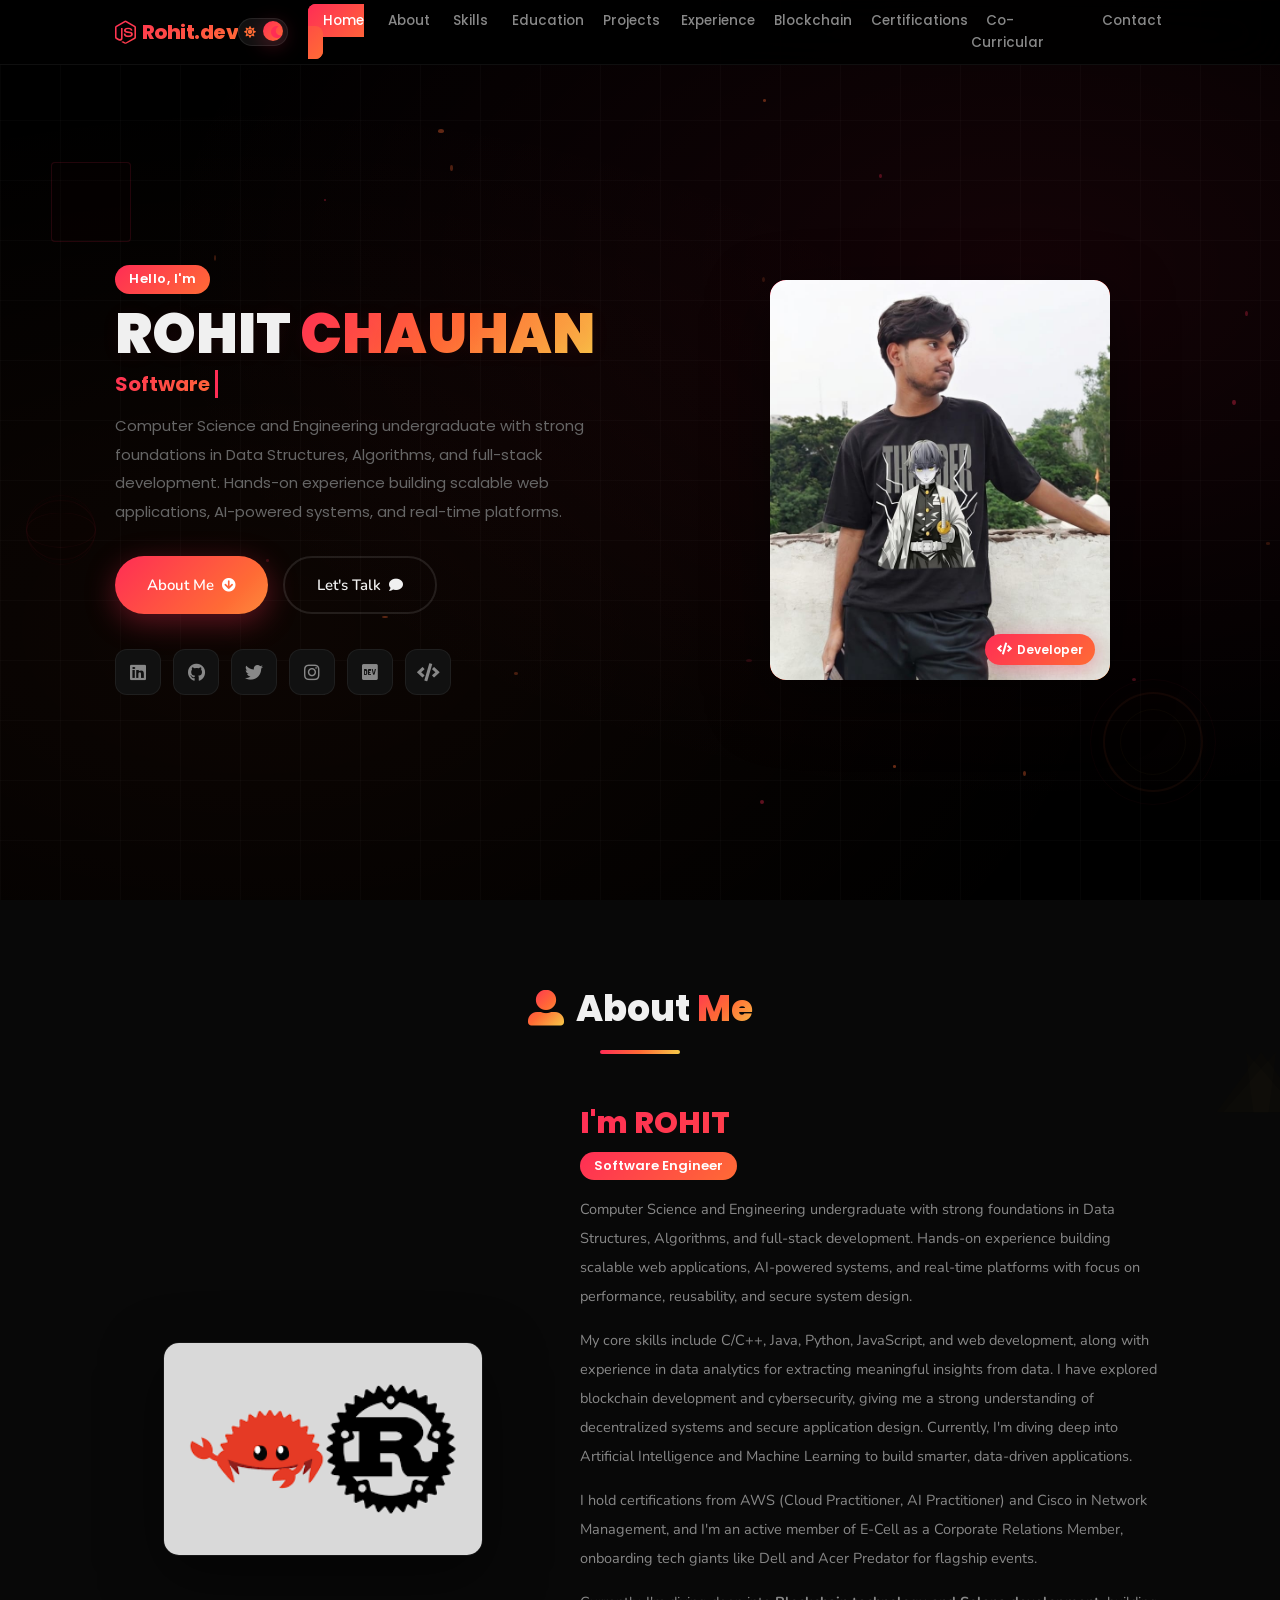
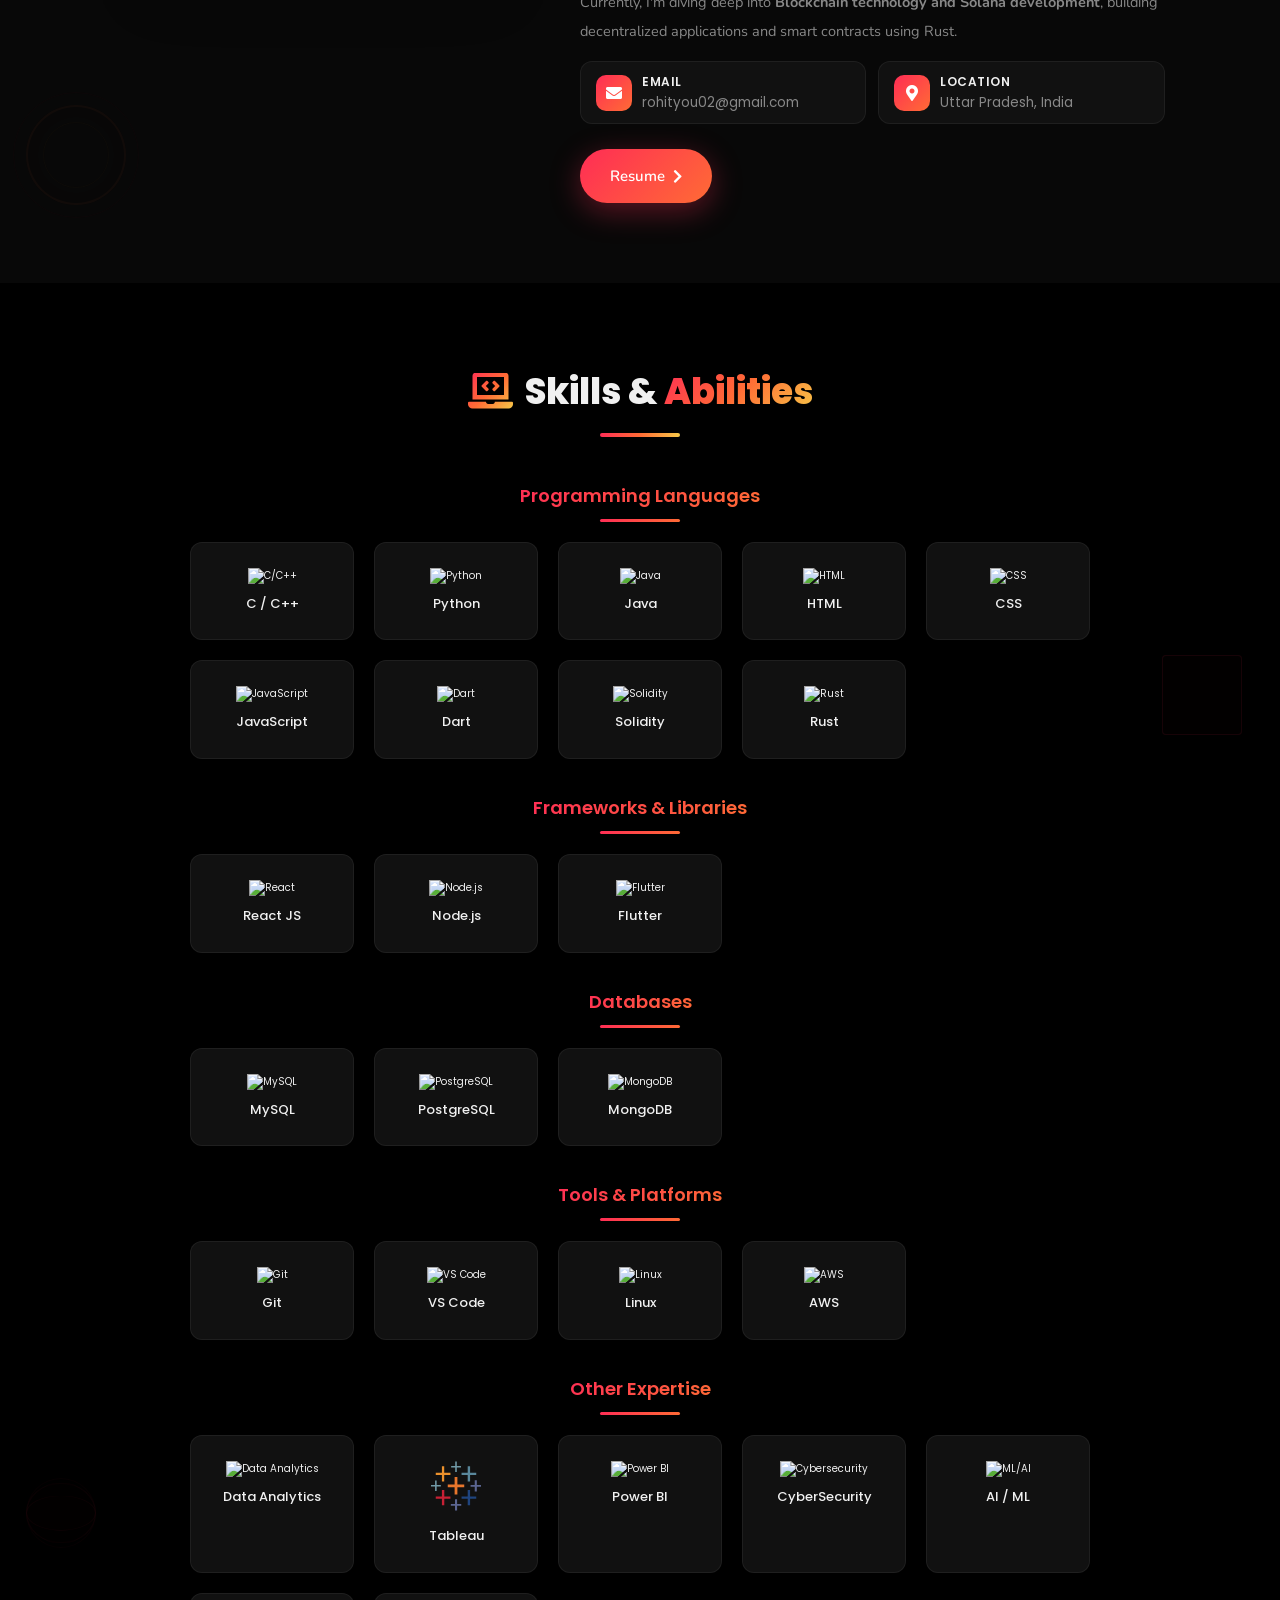
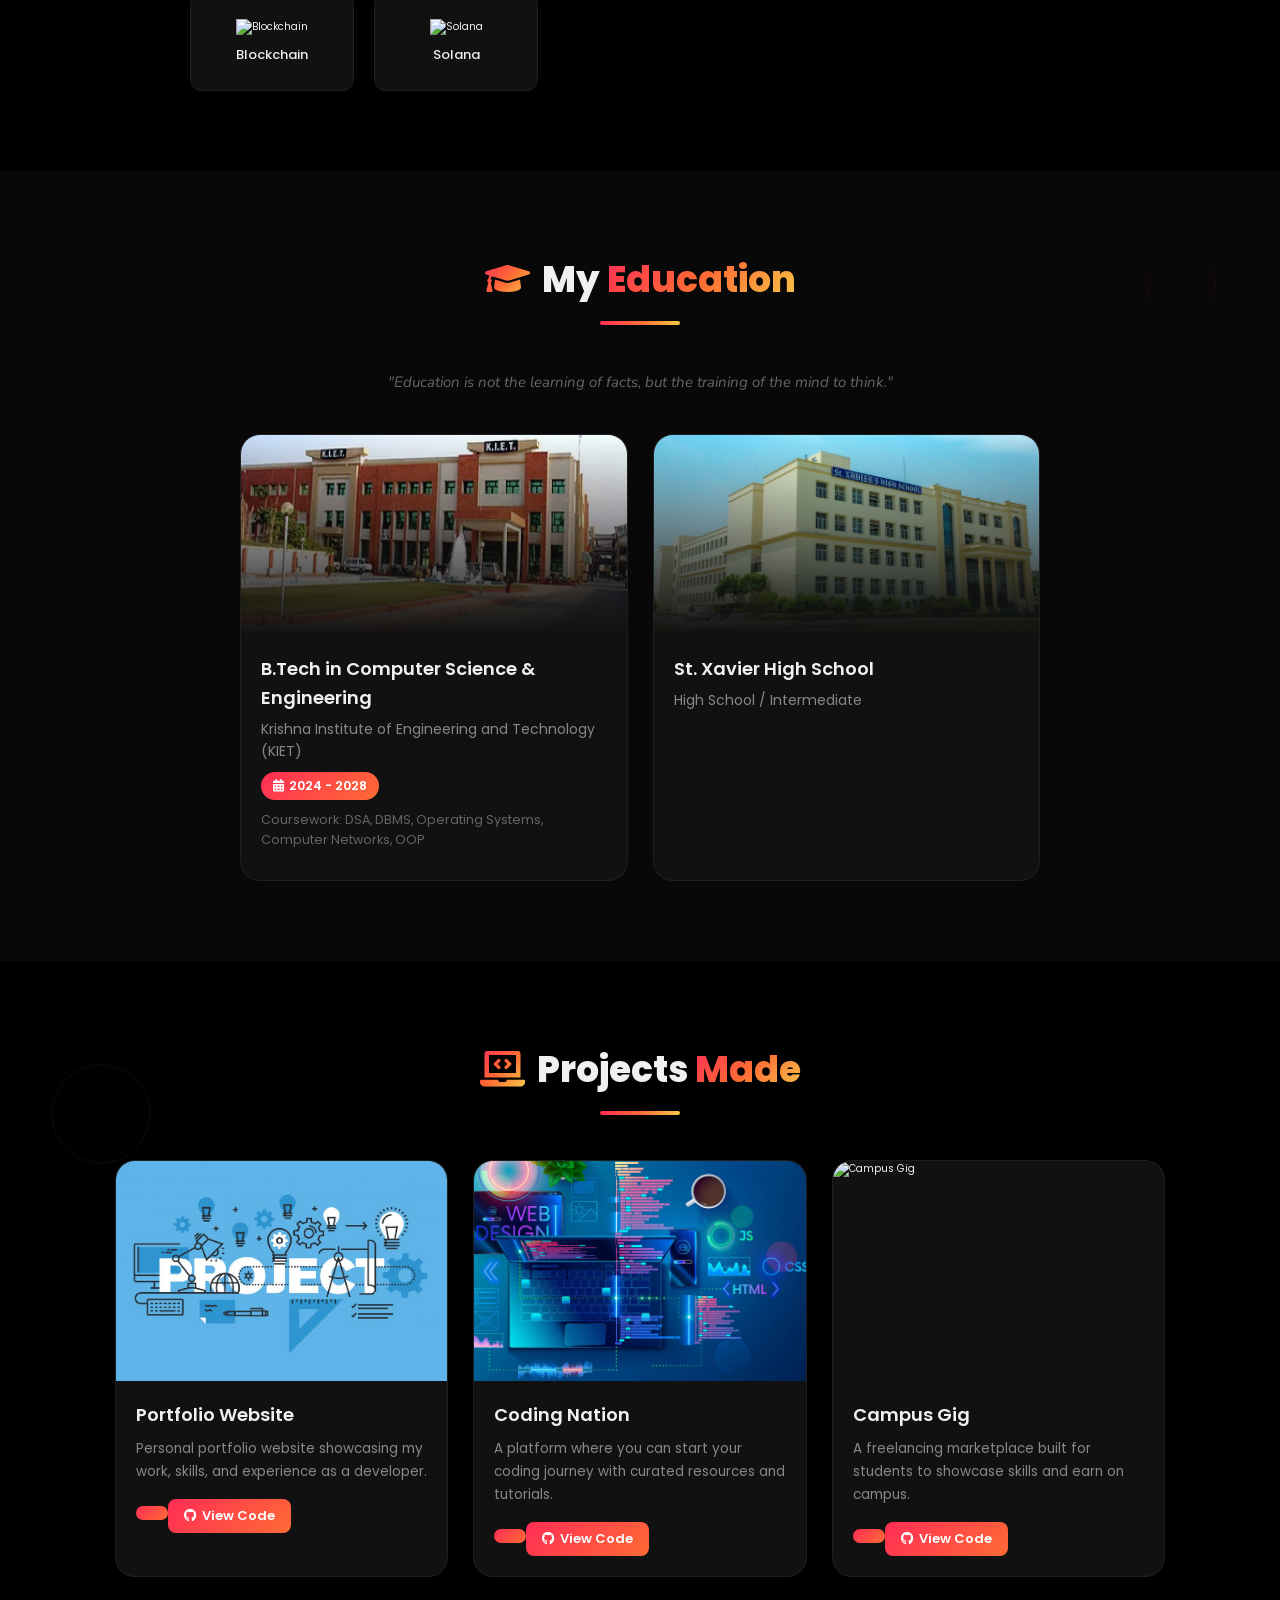
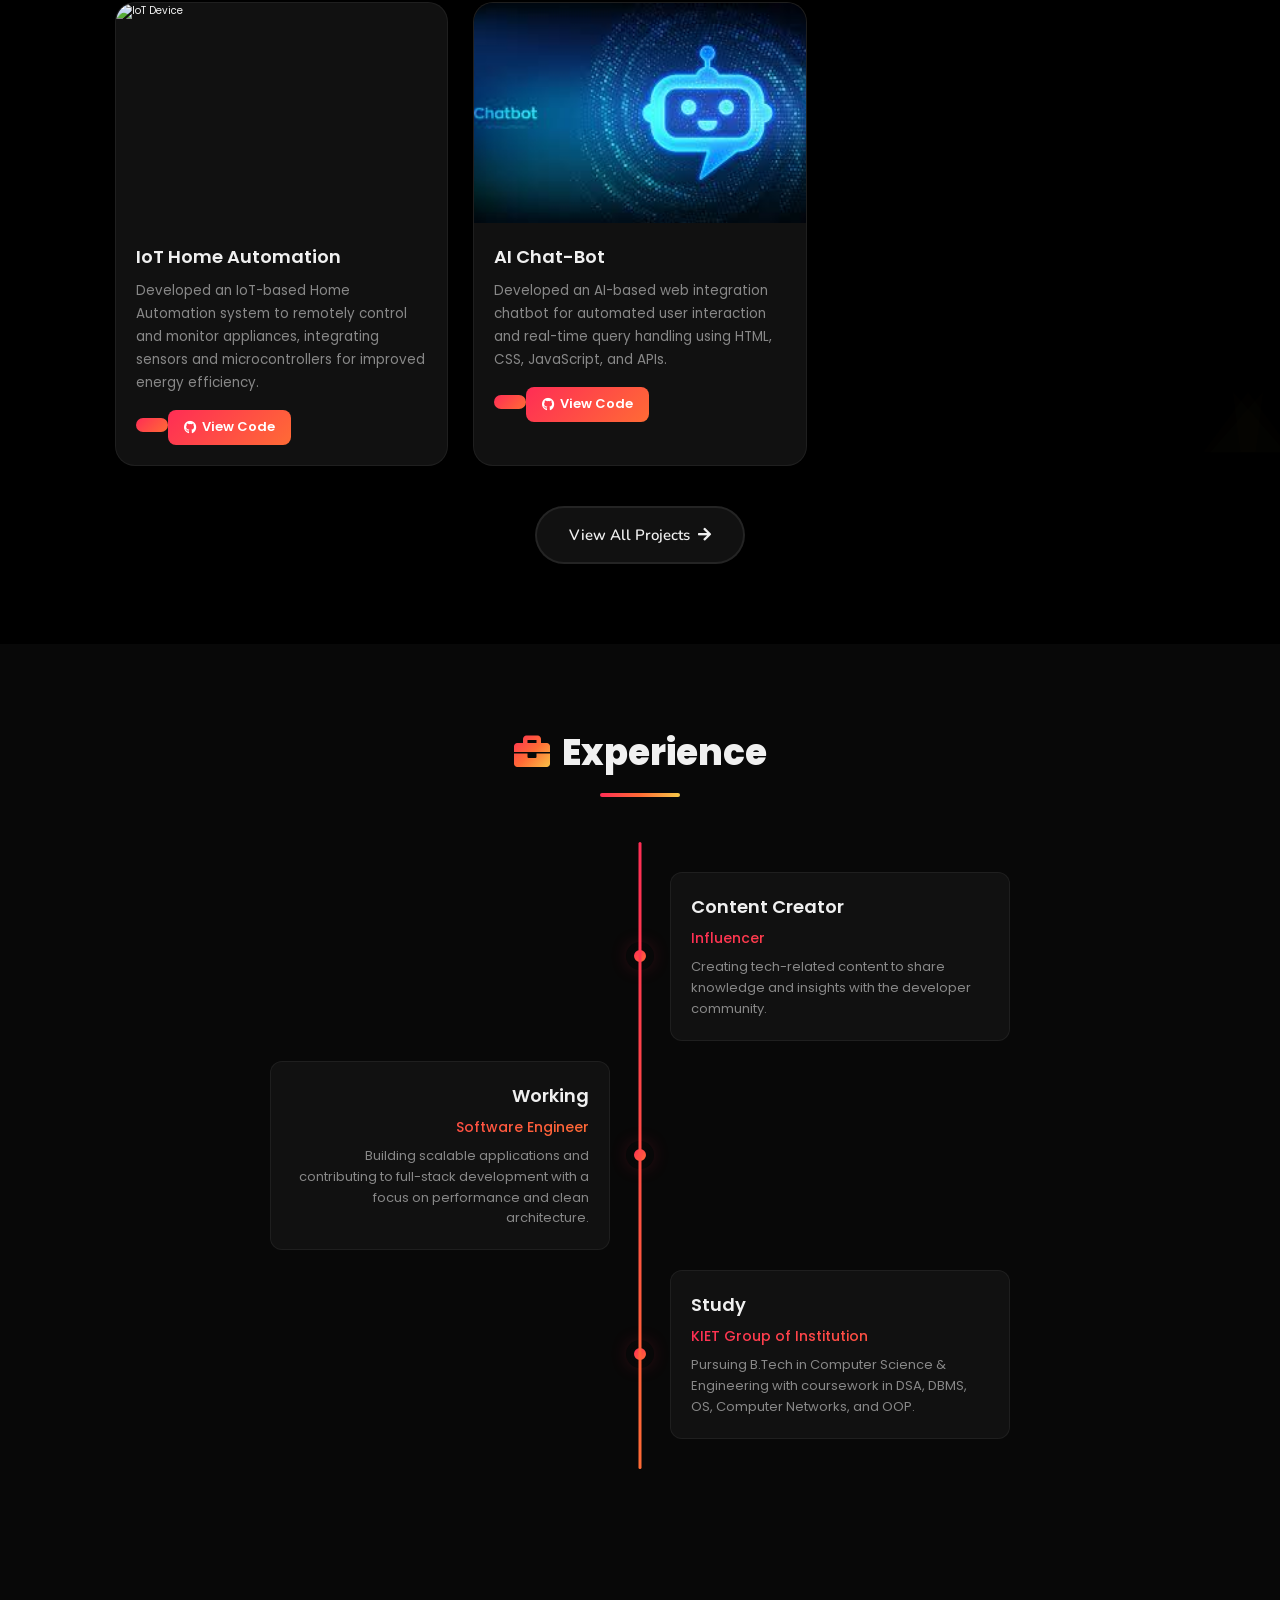
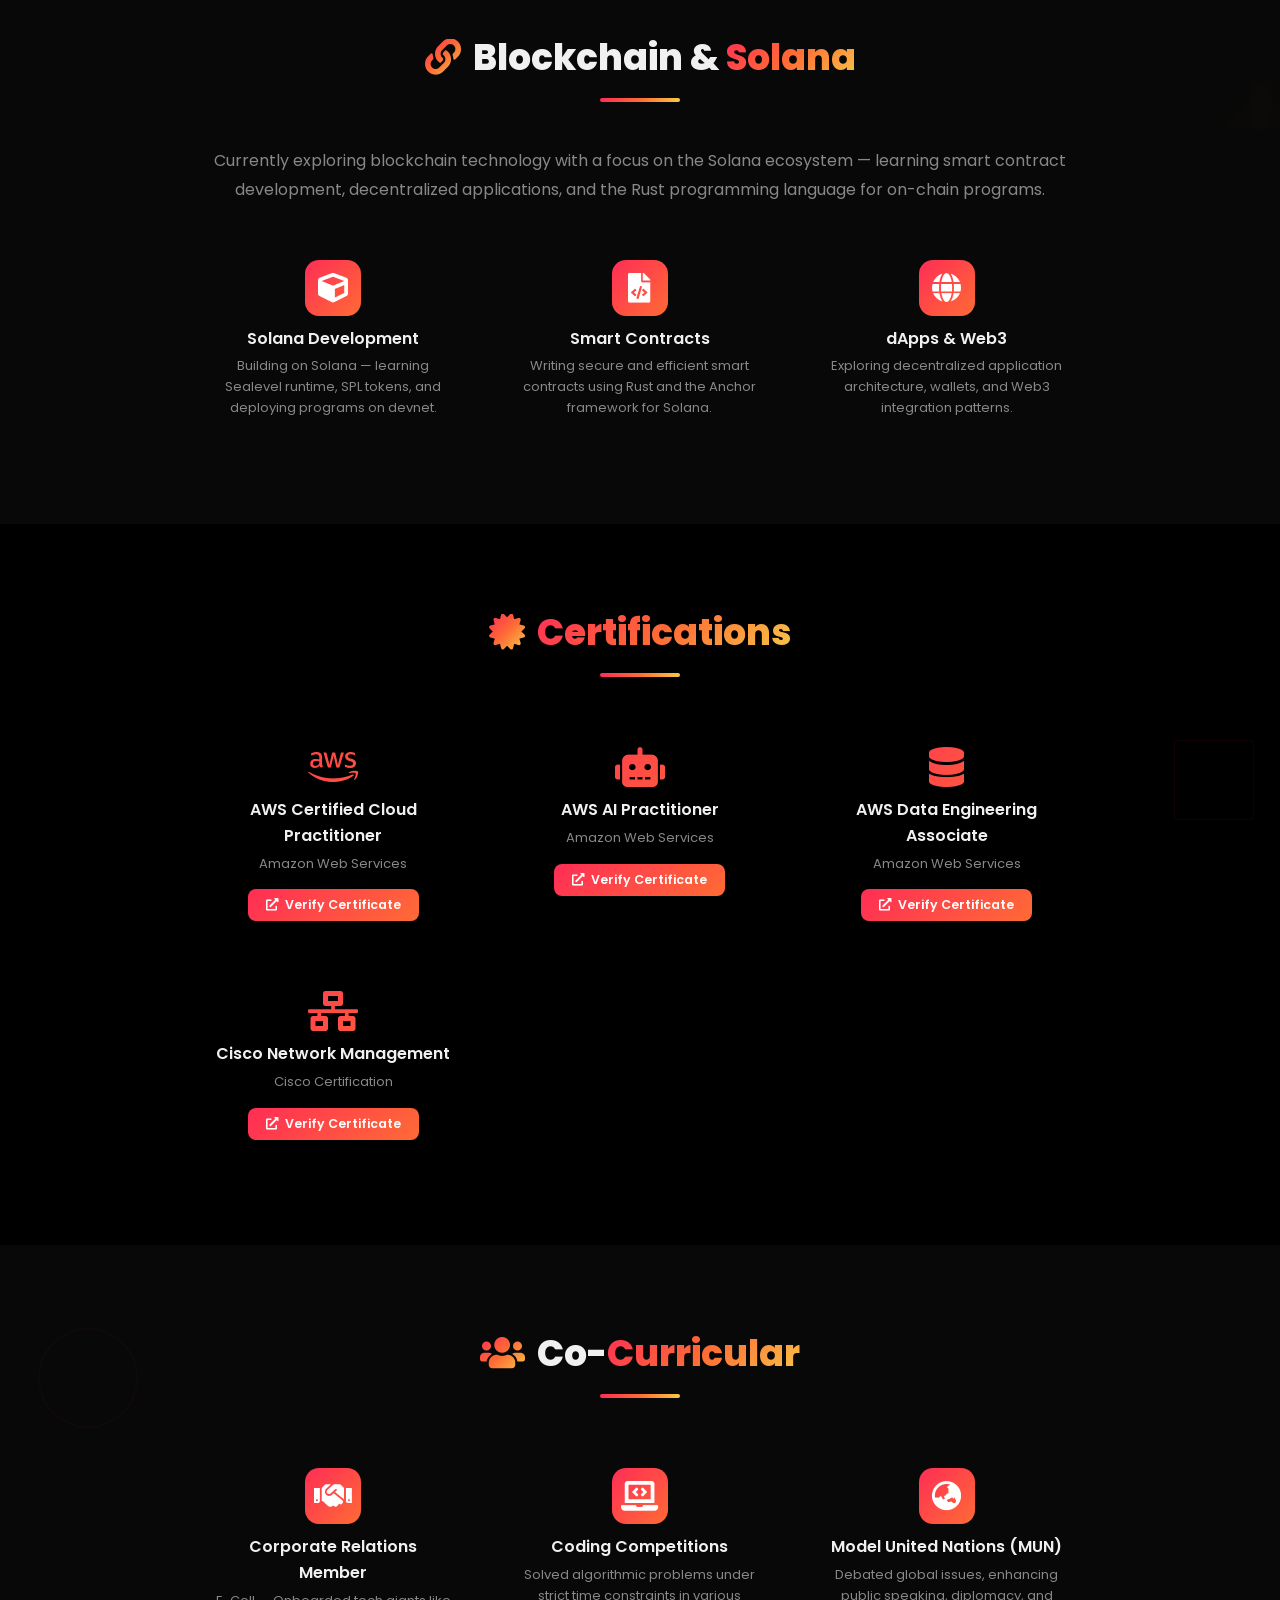
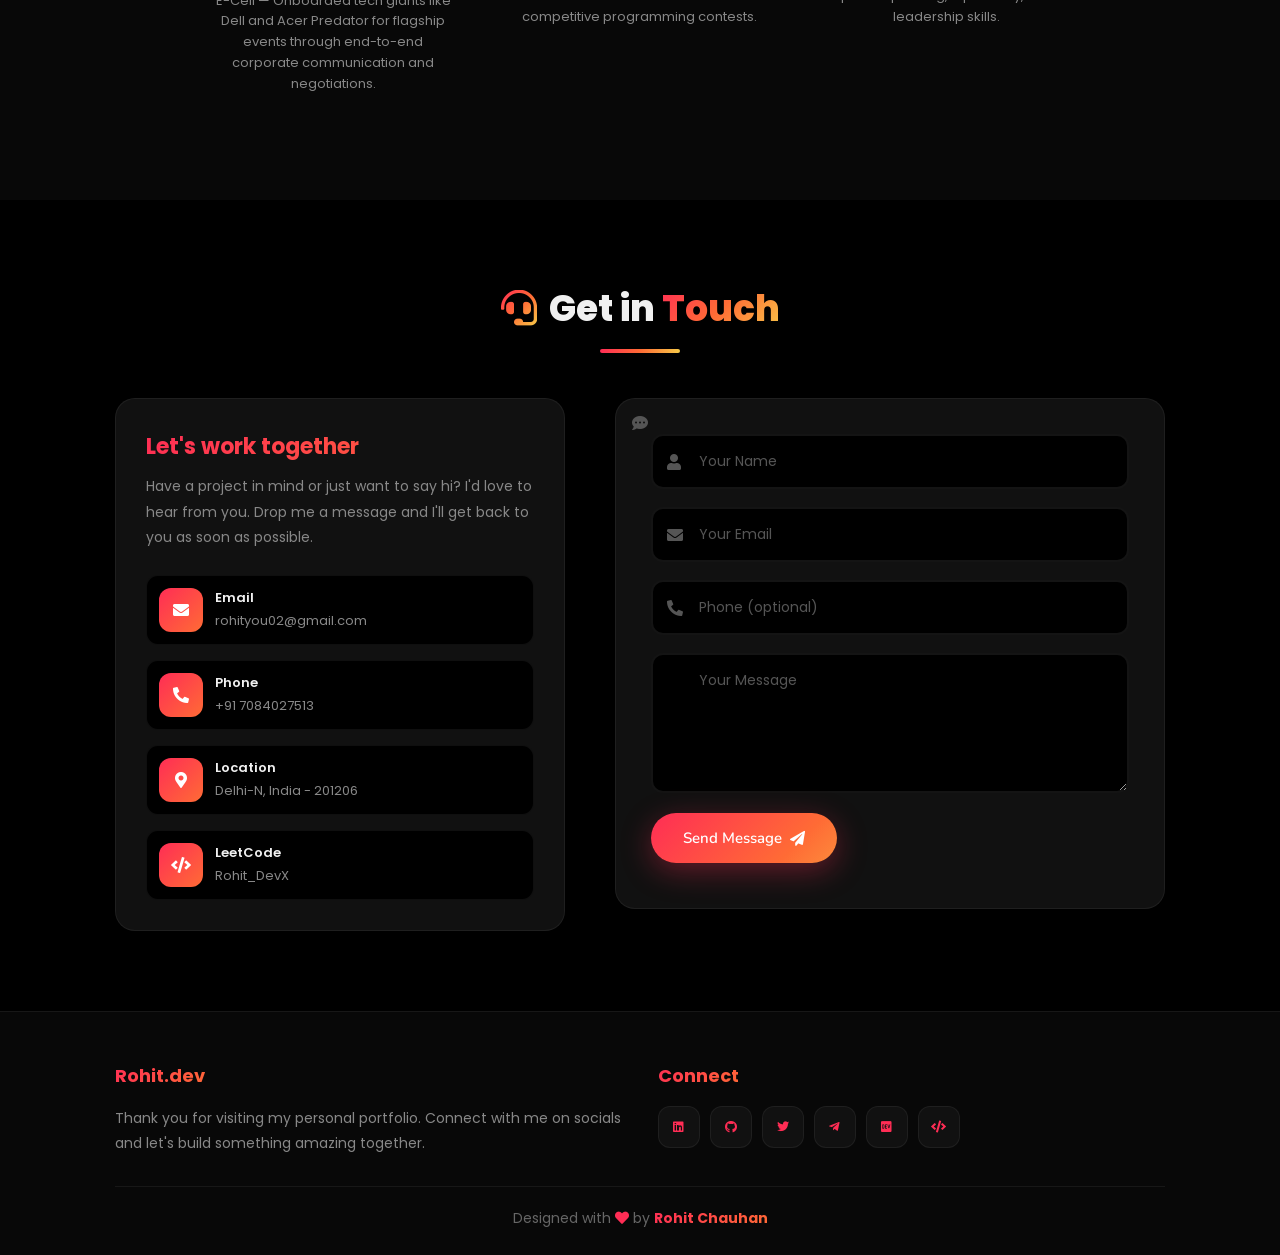
==== commit 58140a52: "Update index.html" ====
--- a/index.html
+++ b/index.html
@@ -419,7 +419,7 @@
             <span style="display:inline-flex;align-items:center;gap:0.6rem;padding:0.6rem 1.8rem;border-radius:8px;background:var(--grad);color:#fff;font-size:1.25rem;font-weight:600;transition:all 0.3s;"><i class="fas fa-external-link-alt"></i> Verify Certificate</span>
         </div>
         </a>
-        <a href="#" target="_blank" class="cert-link" style="text-decoration:none;display:block;">
+        <a href="certificates/aws_data_engineer.pdf" target="_blank" class="cert-link" style="text-decoration:none;display:block;">
         <div class="skill-card fade-in" style="padding:2.5rem 2rem;text-align:center;">
             <i class="fas fa-database" style="font-size:4rem;background:var(--grad);-webkit-background-clip:text;-webkit-text-fill-color:transparent;background-clip:text;margin-bottom:1rem;display:block;"></i>
             <h3 style="font-size:1.6rem;font-weight:600;color:var(--text);margin-bottom:0.5rem;">AWS Data Engineering Associate</h3>
